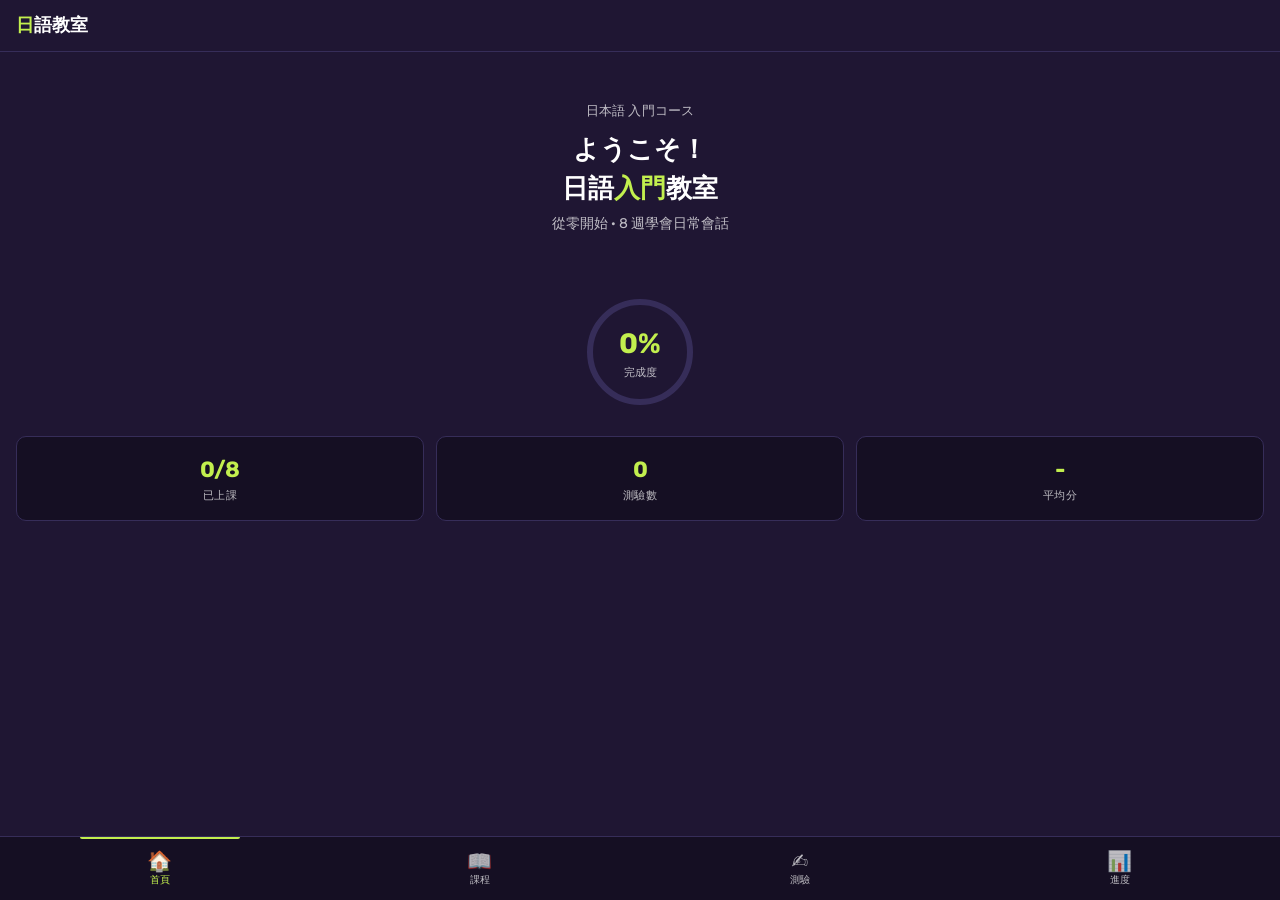
==== app/index.html @ 44fc23cf "Initial commit: Japanese learning app with interactive flashcards, 8-week course, quizzes, and progr" ====
<!DOCTYPE html>
<html lang="zh-TW">
<head>
<meta charset="UTF-8">
<meta name="viewport" content="width=device-width, initial-scale=1.0, maximum-scale=1.0, user-scalable=no">
<title>日語入門 · 互動課程</title>
<link rel="preconnect" href="https://fonts.googleapis.com">
<link rel="preconnect" href="https://fonts.gstatic.com" crossorigin>
<link href="https://fonts.googleapis.com/css2?family=Rubik:wght@400;500;600;700&display=swap" rel="stylesheet">
<style>
:root {
  --primary: #150f23;
  --ink-deep: #1f1633;
  --accent-lime: #c2ef4e;
  --accent-pink: #fa7faa;
  --accent-violet-mid: #79628c;
  --accent-violet-deep: #422082;
  --surface-canvas-dark: #1f1633;
  --surface-night: #150f23;
  --on-primary: #ffffff;
  --on-dark-muted: rgba(255,255,255,0.72);
  --on-dark-faint: rgba(255,255,255,0.18);
  --hairline-violet: #362d59;
  --font-ui: 'Rubik', -apple-system, system-ui, 'Segoe UI', Helvetica, Arial, sans-serif;
  --tab-height: 64px;
  --header-height: 52px;
  --spacing-xs: 4px;
  --spacing-sm: 8px;
  --spacing-md: 12px;
  --spacing-lg: 16px;
  --spacing-xl: 24px;
  --spacing-xxl: 32px;
  --rounded-xs: 4px;
  --rounded-sm: 6px;
  --rounded-md: 8px;
  --rounded-lg: 10px;
  --rounded-xl: 12px;
  --rounded-xxl: 18px;
}

* { margin: 0; padding: 0; box-sizing: border-box; -webkit-tap-highlight-color: transparent; touch-action: manipulation; }

body {
  font-family: var(--font-ui);
  background: var(--surface-canvas-dark);
  color: var(--on-primary);
  line-height: 1.5;
  -webkit-font-smoothing: antialiased;
  overflow: hidden;
  height: 100dvh;
  display: flex;
  flex-direction: column;
}

/* ─── header ─── */
.app-header {
  height: var(--header-height);
  display: flex;
  align-items: center;
  padding: 0 var(--spacing-lg);
  background: var(--surface-canvas-dark);
  border-bottom: 1px solid var(--hairline-violet);
  flex-shrink: 0;
  position: relative;
  z-index: 10;
}
.app-header .back-btn {
  background: none;
  border: none;
  color: var(--on-primary);
  font-size: 20px;
  cursor: pointer;
  padding: var(--spacing-sm);
  margin-right: var(--spacing-sm);
  display: none;
  line-height: 1;
}
.app-header .back-btn.visible { display: block; }
.app-header h1 {
  font-size: 18px;
  font-weight: 600;
  flex: 1;
}
.app-header h1 span { color: var(--accent-lime); }

/* ─── main content ─── */
.app-main {
  flex: 1;
  overflow-y: auto;
  overflow-x: hidden;
  -webkit-overflow-scrolling: touch;
  overscroll-behavior: contain;
  padding-bottom: var(--spacing-lg);
}
.app-main::-webkit-scrollbar { width: 4px; }
.app-main::-webkit-scrollbar-track { background: transparent; }
.app-main::-webkit-scrollbar-thumb { background: var(--hairline-violet); border-radius: 4px; }

/* ─── bottom tabs ─── */
.app-tabs {
  height: var(--tab-height);
  display: flex;
  background: var(--surface-night);
  border-top: 1px solid var(--hairline-violet);
  flex-shrink: 0;
  position: relative;
  z-index: 10;
}
.tab-btn {
  flex: 1;
  display: flex;
  flex-direction: column;
  align-items: center;
  justify-content: center;
  gap: 2px;
  background: none;
  border: none;
  color: var(--on-dark-muted);
  font-family: var(--font-ui);
  font-size: 10px;
  font-weight: 500;
  letter-spacing: 0.2px;
  text-transform: uppercase;
  cursor: pointer;
  padding: 6px 0;
  min-height: 48px;
  transition: color .2s;
  position: relative;
}
.tab-btn .tab-icon { font-size: 20px; line-height: 1; }
.tab-btn.active { color: var(--accent-lime); }
.tab-btn.active::after {
  content: '';
  position: absolute;
  top: 0;
  left: 25%;
  right: 25%;
  height: 2px;
  background: var(--accent-lime);
  border-radius: 0 0 2px 2px;
}

/* ─── views ─── */
.view { display: none; padding: var(--spacing-lg); animation: fadeUp .25s ease; }
.view.active { display: block; }
@keyframes fadeUp {
  from { opacity: 0; transform: translateY(8px); }
  to { opacity: 1; transform: translateY(0); }
}

/* ─── home view ─── */
.home-hero {
  text-align: center;
  padding: var(--spacing-xxl) 0;
}
.home-hero .greeting { font-size: 13px; color: var(--on-dark-muted); text-transform: uppercase; letter-spacing: 0.2px; margin-bottom: var(--spacing-sm); }
.home-hero h2 { font-size: 26px; font-weight: 600; margin-bottom: var(--spacing-xs); }
.home-hero h2 .hl { color: var(--accent-lime); }
.home-hero p { color: var(--on-dark-muted); font-size: 14px; line-height: 1.7; }
.progress-ring-wrap {
  display: flex;
  justify-content: center;
  margin: var(--spacing-xl) 0;
}
.progress-ring {
  position: relative;
  width: 120px;
  height: 120px;
}
.progress-ring svg { transform: rotate(-90deg); }
.progress-ring .ring-bg { fill: none; stroke: var(--hairline-violet); stroke-width: 6; }
.progress-ring .ring-fg { fill: none; stroke: var(--accent-lime); stroke-width: 6; stroke-linecap: round; transition: stroke-dashoffset .6s ease; }
.progress-ring .ring-label {
  position: absolute;
  inset: 0;
  display: flex;
  flex-direction: column;
  align-items: center;
  justify-content: center;
}
.progress-ring .ring-label .pct { font-size: 28px; font-weight: 700; color: var(--accent-lime); }
.progress-ring .ring-label .sub { font-size: 11px; color: var(--on-dark-muted); }
.home-stats {
  display: grid;
  grid-template-columns: repeat(3, 1fr);
  gap: var(--spacing-md);
  margin-top: var(--spacing-lg);
}
.stat-card {
  background: var(--surface-night);
  border: 1px solid var(--hairline-violet);
  border-radius: var(--rounded-lg);
  padding: var(--spacing-lg);
  text-align: center;
}
.stat-card .num { font-size: 22px; font-weight: 700; color: var(--accent-lime); }
.stat-card .lbl { font-size: 11px; color: var(--on-dark-muted); margin-top: 2px; text-transform: uppercase; letter-spacing: 0.2px; }

/* ─── lesson list ─── */
.lesson-list { display: flex; flex-direction: column; gap: var(--spacing-md); padding-top: var(--spacing-sm); }
.lesson-card {
  background: var(--surface-night);
  border: 1px solid var(--hairline-violet);
  border-radius: var(--rounded-xl);
  padding: var(--spacing-lg);
  cursor: pointer;
  transition: background .2s, border-color .2s;
  display: flex;
  align-items: center;
  gap: var(--spacing-lg);
}
.lesson-card:active { background: var(--ink-deep); }
.lesson-card.completed { border-color: var(--accent-lime); }
.lesson-card .badge {
  flex-shrink: 0;
  width: 48px;
  height: 48px;
  border-radius: var(--rounded-md);
  background: var(--accent-violet-deep);
  display: flex;
  align-items: center;
  justify-content: center;
  font-size: 18px;
  font-weight: 700;
  color: var(--accent-lime);
}
.lesson-card.completed .badge { background: var(--accent-lime); color: var(--primary); }
.lesson-card .info { flex: 1; min-width: 0; }
.lesson-card .info h3 { font-size: 15px; font-weight: 600; }
.lesson-card .info p { font-size: 12px; color: var(--on-dark-muted); margin-top: 2px; white-space: nowrap; overflow: hidden; text-overflow: ellipsis; }
.lesson-card .status-icon { font-size: 16px; color: var(--accent-lime); flex-shrink: 0; }

/* ─── lesson detail ─── */
.lesson-detail { display: none; }
.lesson-detail.active { display: block; }
.lesson-detail .section-title {
  font-size: 14px;
  font-weight: 600;
  text-transform: uppercase;
  letter-spacing: 0.2px;
  color: var(--accent-lime);
  margin: var(--spacing-xl) 0 var(--spacing-md);
}
.lesson-detail .section-title:first-child { margin-top: 0; }
.lesson-detail .intro-text {
  color: var(--on-dark-muted);
  font-size: 14px;
  line-height: 1.8;
  margin-bottom: var(--spacing-lg);
}

/* ─── kana table ─── */
.kana-grid {
  display: grid;
  grid-template-columns: repeat(5, 1fr);
  gap: var(--spacing-sm);
}
.kana-cell {
  background: var(--surface-night);
  border: 1px solid var(--hairline-violet);
  border-radius: var(--rounded-md);
  padding: var(--spacing-sm);
  text-align: center;
  cursor: pointer;
  transition: background .15s, border-color .15s;
}
.kana-cell:active { background: var(--accent-violet-deep); border-color: var(--accent-lime); }
.kana-cell .char { font-size: 22px; font-weight: 600; display: block; line-height: 1.3; }
.kana-cell .rom { font-size: 10px; color: var(--on-dark-muted); display: block; text-transform: lowercase; }

/* ─── vocab list ─── */
.vocab-list { display: flex; flex-direction: column; gap: var(--spacing-sm); }
.vocab-item {
  background: var(--surface-night);
  border: 1px solid var(--hairline-violet);
  border-radius: var(--rounded-md);
  padding: var(--spacing-md) var(--spacing-lg);
  display: flex;
  align-items: center;
  gap: var(--spacing-md);
  cursor: pointer;
  transition: background .15s;
}
.vocab-item:active { background: var(--ink-deep); }
.vocab-item .jp { font-size: 18px; font-weight: 500; flex-shrink: 0; min-width: 80px; }
.vocab-item .romaji { font-size: 12px; color: var(--on-dark-muted); flex-shrink: 0; min-width: 70px; }
.vocab-item .zh { font-size: 14px; color: var(--on-dark-muted); flex: 1; text-align: right; }
.vocab-item .sound-btn {
  flex-shrink: 0;
  background: var(--accent-violet-deep);
  border: none;
  color: var(--on-primary);
  width: 32px;
  height: 32px;
  border-radius: 50%;
  font-size: 14px;
  cursor: pointer;
  display: flex;
  align-items: center;
  justify-content: center;
  transition: background .15s;
}
.vocab-item .sound-btn:active { background: var(--accent-lime); color: var(--primary); }

/* ─── grammar ─── */
.grammar-item {
  background: var(--surface-night);
  border: 1px solid var(--hairline-violet);
  border-radius: var(--rounded-md);
  padding: var(--spacing-lg);
  margin-bottom: var(--spacing-md);
}
.grammar-item:last-child { margin-bottom: 0; }
.grammar-item .pattern {
  font-size: 15px;
  font-weight: 600;
  color: var(--accent-lime);
  margin-bottom: var(--spacing-xs);
}
.grammar-item .explain {
  font-size: 13px;
  color: var(--on-dark-muted);
  line-height: 1.7;
  margin-bottom: var(--spacing-sm);
}
.grammar-item .example {
  font-size: 15px;
  padding: var(--spacing-sm) var(--spacing-md);
  background: var(--ink-deep);
  border-radius: var(--rounded-sm);
  display: inline-block;
}
.grammar-item .example .eg-zh { font-size: 12px; color: var(--on-dark-muted); display: block; margin-top: 2px; }

/* ─── quiz ─── */
.quiz-view { padding: var(--spacing-lg); }
.quiz-header {
  margin-bottom: var(--spacing-xl);
}
.quiz-header h2 { font-size: 20px; font-weight: 600; margin-bottom: var(--spacing-xs); }
.quiz-header .quiz-meta { color: var(--on-dark-muted); font-size: 13px; }
.quiz-question {
  background: var(--surface-night);
  border: 1px solid var(--hairline-violet);
  border-radius: var(--rounded-xl);
  padding: var(--spacing-xl);
  margin-bottom: var(--spacing-lg);
}
.quiz-question .q-num {
  font-size: 12px;
  color: var(--accent-lime);
  text-transform: uppercase;
  letter-spacing: 0.2px;
  margin-bottom: var(--spacing-sm);
}
.quiz-question .q-text {
  font-size: 16px;
  font-weight: 500;
  margin-bottom: var(--spacing-lg);
  line-height: 1.6;
}
.quiz-question .q-text .q-jp { font-size: 22px; display: block; margin-top: var(--spacing-xs); }
.quiz-options { display: flex; flex-direction: column; gap: var(--spacing-sm); }
.quiz-option {
  background: var(--ink-deep);
  border: 1px solid var(--hairline-violet);
  border-radius: var(--rounded-md);
  padding: var(--spacing-md) var(--spacing-lg);
  font-size: 15px;
  font-family: var(--font-ui);
  color: var(--on-primary);
  cursor: pointer;
  text-align: left;
  transition: background .15s, border-color .15s;
}
.quiz-option:active { background: var(--accent-violet-deep); }
.quiz-option.selected { border-color: var(--accent-lime); background: rgba(194,239,78,0.1); }
.quiz-option.correct { border-color: var(--accent-lime); background: rgba(194,239,78,0.15); }
.quiz-option.wrong { border-color: var(--accent-pink); background: rgba(250,127,170,0.1); }
.quiz-option:disabled { cursor: default; opacity: 0.7; }
.quiz-option.correct:disabled { opacity: 1; }
.quiz-option .opt-label {
  font-size: 11px;
  color: var(--on-dark-muted);
  text-transform: uppercase;
  letter-spacing: 0.2px;
  margin-right: var(--spacing-sm);
}
.quiz-submit {
  display: block;
  width: 100%;
  padding: var(--spacing-md);
  background: var(--accent-lime);
  color: var(--primary);
  font-family: var(--font-ui);
  font-size: 14px;
  font-weight: 700;
  text-transform: uppercase;
  letter-spacing: 0.2px;
  border: none;
  border-radius: var(--rounded-md);
  cursor: pointer;
  transition: opacity .2s;
  margin-top: var(--spacing-lg);
}
.quiz-submit:disabled { opacity: 0.4; cursor: default; }
.quiz-submit:active:not(:disabled) { opacity: 0.8; }
.quiz-result {
  text-align: center;
  padding: var(--spacing-xxl);
  background: var(--surface-night);
  border: 2px solid var(--accent-lime);
  border-radius: var(--rounded-xxl);
  margin-top: var(--spacing-lg);
}
.quiz-result .score { font-size: 48px; font-weight: 700; color: var(--accent-lime); }
.quiz-result .score-label { font-size: 14px; color: var(--on-dark-muted); }
.quiz-result .msg { margin-top: var(--spacing-md); font-size: 15px; }

/* ─── progress view ─── */
.progress-grid {
  display: grid;
  grid-template-columns: repeat(2, 1fr);
  gap: var(--spacing-md);
  margin-bottom: var(--spacing-xl);
}
.progress-card {
  background: var(--surface-night);
  border: 1px solid var(--hairline-violet);
  border-radius: var(--rounded-lg);
  padding: var(--spacing-lg);
  text-align: center;
}
.progress-card .big { font-size: 28px; font-weight: 700; color: var(--accent-lime); }
.progress-card .lbl { font-size: 11px; color: var(--on-dark-muted); margin-top: 2px; text-transform: uppercase; letter-spacing: 0.2px; }
.progress-detail { display: flex; flex-direction: column; gap: var(--spacing-sm); }
.progress-row {
  display: flex;
  align-items: center;
  gap: var(--spacing-md);
  padding: var(--spacing-md);
  background: var(--surface-night);
  border: 1px solid var(--hairline-violet);
  border-radius: var(--rounded-md);
}
.progress-row .p-name { flex: 1; font-size: 14px; }
.progress-row .p-bar {
  flex: 1;
  height: 6px;
  background: var(--ink-deep);
  border-radius: 3px;
  overflow: hidden;
}
.progress-row .p-bar .fill {
  height: 100%;
  background: var(--accent-lime);
  border-radius: 3px;
  transition: width .4s ease;
}
.progress-row .p-score { font-size: 13px; font-weight: 600; color: var(--accent-lime); min-width: 36px; text-align: right; }
.progress-row .p-status { font-size: 14px; }

/* ─── empty state ─── */
.empty-state {
  text-align: center;
  padding: var(--spacing-xxl) 0;
  color: var(--on-dark-muted);
}
.empty-state .icon { font-size: 40px; margin-bottom: var(--spacing-lg); display: block; }
.empty-state p { font-size: 14px; line-height: 1.6; }

/* ─── flashcard ─── */
.flashcard-filter-bar {
  display: flex;
  justify-content: center;
  gap: var(--spacing-sm);
  margin-bottom: var(--spacing-lg);
}
.fc-filter-btn {
  padding: var(--spacing-sm) var(--spacing-lg);
  border: 1px solid var(--hairline-violet);
  border-radius: var(--rounded-xl);
  background: var(--surface-night);
  color: var(--on-dark-muted);
  font-family: var(--font-ui);
  font-size: 13px;
  font-weight: 500;
  cursor: pointer;
  transition: all .15s;
}
.fc-filter-btn.active {
  background: var(--accent-lime);
  color: var(--primary);
  border-color: var(--accent-lime);
  font-weight: 600;
}
.fc-filter-btn:active { opacity: 0.8; }
.flashcard-wrap {
  display: flex;
  flex-direction: column;
  align-items: center;
  padding: var(--spacing-lg) 0;
}
.flashcard-counter {
  font-size: 13px;
  color: var(--on-dark-muted);
  margin-bottom: var(--spacing-lg);
  letter-spacing: 0.2px;
}
.flashcard {
  width: 240px;
  height: 280px;
  perspective: 600px;
  cursor: pointer;
  margin-bottom: var(--spacing-lg);
}
.flashcard-inner {
  position: relative;
  width: 100%;
  height: 100%;
  transition: transform .5s ease;
  transform-style: preserve-3d;
}
.flashcard.flipped .flashcard-inner { transform: rotateY(180deg); }
.flashcard-face {
  position: absolute;
  inset: 0;
  border-radius: var(--rounded-xxl);
  backface-visibility: hidden;
  display: flex;
  flex-direction: column;
  align-items: center;
  justify-content: center;
  padding: var(--spacing-xl);
}
.flashcard-front {
  background: var(--accent-violet-deep);
  border: 2px solid var(--hairline-violet);
}
.flashcard-back {
  background: var(--surface-night);
  border: 2px solid var(--accent-lime);
  transform: rotateY(180deg);
}
.flashcard-front .fc-char { font-size: 80px; font-weight: 700; line-height: 1; }
.flashcard-front .fc-label { font-size: 12px; color: var(--on-dark-muted); margin-top: var(--spacing-md); text-transform: uppercase; letter-spacing: 0.2px; }
.flashcard-back .fc-char { font-size: 64px; font-weight: 700; line-height: 1; }
.flashcard-back .fc-rom { font-size: 28px; font-weight: 500; color: var(--accent-lime); margin-top: var(--spacing-md); }
.flashcard-back .fc-label { font-size: 12px; color: var(--on-dark-muted); margin-top: var(--spacing-xs); }
.flashcard-hint { font-size: 13px; color: var(--on-dark-muted); margin-bottom: var(--spacing-lg); }
.flashcard-actions {
  display: flex;
  gap: var(--spacing-lg);
}
.flashcard-actions button {
  width: 64px;
  height: 64px;
  border-radius: 50%;
  border: 2px solid var(--hairline-violet);
  background: var(--surface-night);
  color: var(--on-primary);
  font-size: 28px;
  cursor: pointer;
  transition: background .15s, border-color .15s;
  display: flex;
  align-items: center;
  justify-content: center;
}
.flashcard-actions button:active { background: var(--ink-deep); }
.flashcard-actions .btn-known { border-color: var(--accent-lime); }
.flashcard-actions .btn-known:active { background: rgba(194,239,78,0.15); }
.flashcard-actions .btn-unknown:active { background: rgba(250,127,170,0.1); border-color: var(--accent-pink); }
.flashcard-next-btn {
  display: block;
  width: 100%;
  max-width: 200px;
  margin: var(--spacing-lg) auto 0;
  padding: var(--spacing-md);
  background: var(--ink-deep);
  border: 1px solid var(--hairline-violet);
  border-radius: var(--rounded-md);
  color: var(--on-dark-muted);
  font-family: var(--font-ui);
  font-size: 13px;
  font-weight: 500;
  letter-spacing: 0.2px;
  cursor: pointer;
  transition: background .15s, border-color .15s;
}
.flashcard-next-btn:active { background: var(--accent-violet-deep); border-color: var(--accent-lime); color: var(--on-primary); }
.flashcard-nav {
  display: flex;
  align-items: center;
  justify-content: center;
  gap: var(--spacing-lg);
  margin-bottom: var(--spacing-lg);
  width: 100%;
}
.fc-nav-btn {
  background: var(--ink-deep);
  border: 1px solid var(--hairline-violet);
  border-radius: 50%;
  width: 40px;
  height: 40px;
  color: var(--on-primary);
  font-size: 16px;
  cursor: pointer;
  display: flex;
  align-items: center;
  justify-content: center;
  transition: background .15s;
}
.fc-nav-btn:active { background: var(--accent-violet-deep); }
.fc-nav-btn:disabled { opacity: 0.3; cursor: default; }
.fc-nav-label {
  font-size: 13px;
  color: var(--on-dark-muted);
  letter-spacing: 0.2px;
  min-width: 100px;
  text-align: center;
}
.flashcard-nav-bottom {
  display: flex;
  justify-content: center;
  margin-top: var(--spacing-lg);
  width: 100%;
}
.flashcard-key-hint {
  font-size: 11px;
  color: var(--on-dark-faint);
  margin-top: var(--spacing-md);
  text-align: center;
  letter-spacing: 0.2px;
}
.flashcard-wrap.swiping { transition: transform .05s linear; }

/* ─── scrollbar for lesson list ─── */
.lesson-scroll { max-height: calc(100dvh - var(--header-height) - var(--tab-height) - 48px); overflow-y: auto; }

/* ─── responsive ─── */
@media (max-width: 480px) {
  .kana-grid { grid-template-columns: repeat(4, 1fr); }
  .kana-cell .char { font-size: 18px; }
  .kana-cell { padding: 6px; }
  .home-stats { grid-template-columns: repeat(3, 1fr); gap: var(--spacing-sm); }
  .stat-card { padding: var(--spacing-md); }
  .stat-card .num { font-size: 18px; }
  .home-hero h2 { font-size: 22px; }
  .progress-grid { gap: var(--spacing-sm); }
  .progress-card { padding: var(--spacing-md); }
  .progress-card .big { font-size: 22px; }
  .vocab-item { flex-wrap: wrap; gap: var(--spacing-sm); }
  .vocab-item .jp { min-width: auto; font-size: 16px; }
  .vocab-item .romaji { min-width: auto; font-size: 11px; }
  .vocab-item .zh { width: 100%; text-align: left; font-size: 13px; }
  .week-card { padding: var(--spacing-lg); }
  .hero h1 { font-size: 28px; }
}
@media (max-width: 380px) {
  .kana-grid { grid-template-columns: repeat(3, 1fr); }
  .kana-cell .char { font-size: 16px; }
  .kana-cell { padding: 4px; }
  .home-stats { grid-template-columns: 1fr; }
  .progress-grid { grid-template-columns: 1fr; }
  .tab-btn { font-size: 9px; }
  .tab-btn .tab-icon { font-size: 18px; }
  .lesson-card { padding: var(--spacing-md); gap: var(--spacing-md); }
  .lesson-card .badge { width: 40px; height: 40px; font-size: 15px; }
  .quiz-question { padding: var(--spacing-lg); }
}
</style>
</head>
<body>

<!-- header -->
<header class="app-header">
  <button class="back-btn" id="backBtn" onclick="App.goBack()">←</button>
  <h1><span>日</span>語教室</h1>
</header>

<!-- main -->
<main class="app-main" id="appMain">

  <!-- home -->
  <div class="view active" id="viewHome">
    <div class="home-hero">
      <p class="greeting">日本語 入門コース</p>
      <h2>ようこそ！<br>日語<span class="hl">入門</span>教室</h2>
      <p>從零開始 · 8 週學會日常會話</p>
    </div>
    <div class="progress-ring-wrap">
      <div class="progress-ring">
        <svg width="120" height="120" viewBox="0 0 120 120">
          <circle class="ring-bg" cx="60" cy="60" r="50"/>
          <circle class="ring-fg" id="ringFg" cx="60" cy="60" r="50" stroke-dasharray="314.16" stroke-dashoffset="314.16"/>
        </svg>
        <div class="ring-label">
          <span class="pct" id="ringPct">0%</span>
          <span class="sub">完成度</span>
        </div>
      </div>
    </div>
    <div class="home-stats">
      <div class="stat-card"><div class="num" id="statLessons">0</div><div class="lbl">已上課</div></div>
      <div class="stat-card"><div class="num" id="statQuizzes">0</div><div class="lbl">測驗數</div></div>
      <div class="stat-card"><div class="num" id="statAvg">-</div><div class="lbl">平均分</div></div>
    </div>
  </div>

  <!-- lessons -->
  <div class="view" id="viewLessons">
    <div id="lessonList"></div>
    <div id="lessonDetail" class="lesson-detail"></div>
  </div>

  <!-- quiz -->
  <div class="view" id="viewQuiz">
    <div id="quizContent"></div>
  </div>

  <!-- progress -->
  <div class="view" id="viewProgress">
    <div id="progressContent"></div>
  </div>

</main>

<!-- tabs -->
<nav class="app-tabs">
  <button class="tab-btn active" data-tab="home" onclick="App.switchTab('home')">
    <span class="tab-icon">🏠</span> 首頁
  </button>
  <button class="tab-btn" data-tab="lessons" onclick="App.switchTab('lessons')">
    <span class="tab-icon">📖</span> 課程
  </button>
  <button class="tab-btn" data-tab="quiz" onclick="App.switchTab('quiz')">
    <span class="tab-icon">✍️</span> 測驗
  </button>
  <button class="tab-btn" data-tab="progress" onclick="App.switchTab('progress')">
    <span class="tab-icon">📊</span> 進度
  </button>
</nav>

<script>
const COURSE = {
  weeks: [
    {
      id: 1,
      title: '日語概論 · 發音基礎',
      topics: '假名起源 · 母音あいうえお · 子音 · 聲調入門',
      intro: '日語使用三種文字：平假名（ひらがな）、片假名（カタカナ）、漢字。本課先學習發音基礎——50 音圖的母音部分，這是所有日語發音的根源。',
      kana: [
        { char: 'あ', rom: 'a', zh: '啊' },
        { char: 'い', rom: 'i', zh: '以' },
        { char: 'う', rom: 'u', zh: '烏' },
        { char: 'え', rom: 'e', zh: '埃' },
        { char: 'お', rom: 'o', zh: '喔' },
      ],
      vocab: [
        { jp: 'あう', rom: 'au', zh: '見面' },
        { jp: 'いえ', rom: 'ie', zh: '房子' },
        { jp: 'うえ', rom: 'ue', zh: '上面' },
        { jp: 'え', rom: 'e', zh: '畫' },
        { jp: 'おう', rom: 'ou', zh: '追趕' },
      ],
      grammar: [
        { pattern: '日語發音特色', explain: '日語每個假名都是一個「拍」（mora），長度相等。母音有五個：あ・い・う・え・お。', example: 'あ い う え お（a-i-u-e-o）' },
        { pattern: '聲調（アクセント）', explain: '日語有高低聲調，同一個單字聲調不同意思就不同。例如「はし」可以是「橋」或「箸」。', example: 'はし①（箸·筷子）vs はし②（橋）' },
      ],
      quiz: [
        { q: '日語的母音有幾個？', opts: ['3 個', '5 個', '7 個', '10 個'], ans: 1 },
        { q: '「あ」的正確發音是？', opts: ['i', 'u', 'a', 'e'], ans: 2 },
        { q: '「いえ」的意思是？', opts: ['上面', '房子', '見面', '畫'], ans: 1 },
        { q: '日語中「拍」(mora) 的特性是？', opts: ['長度不均', '每個假名長度相等', '只有母音算一拍', '子音不算拍'], ans: 1 },
        { q: '「う」的羅馬拼音是？', opts: ['a', 'i', 'u', 'e'], ans: 2 },
      ]
    },
    {
      id: 2,
      title: '平假名（上）',
      topics: 'あ行～な行 · 清音 25 字 · 筆順 · 聽音辨字',
      intro: '本課學習平假名的前五列：あ行・か行・さ行・た行・な行，共 25 個清音。這是日語書寫的基礎。',
      kana: [
        { char: 'あ', rom: 'a', zh: '啊' }, { char: 'い', rom: 'i', zh: '以' }, { char: 'う', rom: 'u', zh: '烏' }, { char: 'え', rom: 'e', zh: '埃' }, { char: 'お', rom: 'o', zh: '喔' },
        { char: 'か', rom: 'ka', zh: '卡' }, { char: 'き', rom: 'ki', zh: '奇' }, { char: 'く', rom: 'ku', zh: '庫' }, { char: 'け', rom: 'ke', zh: '凱' }, { char: 'こ', rom: 'ko', zh: '口' },
        { char: 'さ', rom: 'sa', zh: '沙' }, { char: 'し', rom: 'shi', zh: '西' }, { char: 'す', rom: 'su', zh: '斯' }, { char: 'せ', rom: 'se', zh: '塞' }, { char: 'そ', rom: 'so', zh: '索' },
        { char: 'た', rom: 'ta', zh: '他' }, { char: 'ち', rom: 'chi', zh: '七' }, { char: 'つ', rom: 'tsu', zh: '次' }, { char: 'て', rom: 'te', zh: '帖' }, { char: 'と', rom: 'to', zh: '透' },
        { char: 'な', rom: 'na', zh: '那' }, { char: 'に', rom: 'ni', zh: '尼' }, { char: 'ぬ', rom: 'nu', zh: '努' }, { char: 'ね', rom: 'ne', zh: '內' }, { char: 'の', rom: 'no', zh: '諾' },
      ],
      vocab: [
        { jp: 'かさ', rom: 'kasa', zh: '雨傘' },
        { jp: 'くし', rom: 'kushi', zh: '梳子' },
        { jp: 'すし', rom: 'sushi', zh: '壽司' },
        { jp: 'そと', rom: 'soto', zh: '外面' },
        { jp: 'なか', rom: 'naka', zh: '裡面' },
      ],
      grammar: [
        { pattern: '清音（せいおん）', explain: '不含濁音記號「゛」的假名稱為清音。平假名共有 45 個清音 + 1 個ん。', example: 'か・き・く・け・こ 都是清音' },
        { pattern: '羅馬拼音輸入法', explain: '用鍵盤輸入日語時，依照羅馬拼音輸入。注意「し」= shi、「ち」= chi、「つ」= tsu。', example: 'さようなら → sayounara' },
      ],
      quiz: [
        { q: '「か」的羅馬拼音是？', opts: ['ka', 'ga', 'sa', 'ta'], ans: 0 },
        { q: '「すし」的意思是？', opts: ['梳子', '外面', '壽司', '雨傘'], ans: 2 },
        { q: '「し」的羅馬拼音是？', opts: ['si', 'shi', 'chi', 'tsu'], ans: 1 },
        { q: '「つ」的羅馬拼音是？', opts: ['tu', 'tsu', 'chu', 'su'], ans: 1 },
        { q: '「なか」的意思是？', opts: ['外面', '裡面', '雨傘', '梳子'], ans: 1 },
      ]
    },
    {
      id: 3,
      title: '平假名（下）',
      topics: 'は行～わ行・ん · 濁音 · 半濁音 · 拗音',
      intro: '本課完成平假名的學習：は行・ま行・や行・ら行・わ行，加上ん。同時學習濁音、半濁音與拗音。',
      kana: [
        { char: 'は', rom: 'ha', zh: '哈' }, { char: 'ひ', rom: 'hi', zh: '嘻' }, { char: 'ふ', rom: 'fu', zh: '夫' }, { char: 'へ', rom: 'he', zh: '嘿' }, { char: 'ほ', rom: 'ho', zh: '吼' },
        { char: 'ま', rom: 'ma', zh: '媽' }, { char: 'み', rom: 'mi', zh: '咪' }, { char: 'む', rom: 'mu', zh: '木' }, { char: 'め', rom: 'me', zh: '咩' }, { char: 'も', rom: 'mo', zh: '摸' },
        { char: 'や', rom: 'ya', zh: '呀' }, { char: 'ゆ', rom: 'yu', zh: '優' }, { char: 'よ', rom: 'yo', zh: '喲' },
        { char: 'ら', rom: 'ra', zh: '拉' }, { char: 'り', rom: 'ri', zh: '哩' }, { char: 'る', rom: 'ru', zh: '嚕' }, { char: 'れ', rom: 're', zh: '咧' }, { char: 'ろ', rom: 'ro', zh: '囉' },
        { char: 'わ', rom: 'wa', zh: '哇' }, { char: 'を', rom: 'wo', zh: '喔' }, { char: 'ん', rom: 'n', zh: '嗯' },
        { char: 'が', rom: 'ga', zh: '嘎' }, { char: 'ぎ', rom: 'gi', zh: '姬' }, { char: 'ぐ', rom: 'gu', zh: '古' }, { char: 'げ', rom: 'ge', zh: '給' }, { char: 'ご', rom: 'go', zh: '夠' },
        { char: 'ぱ', rom: 'pa', zh: '趴' }, { char: 'ぴ', rom: 'pi', zh: '批' }, { char: 'ぷ', rom: 'pu', zh: '普' }, { char: 'ぺ', rom: 'pe', zh: '佩' }, { char: 'ぽ', rom: 'po', zh: '剖' },
        { char: 'きゃ', rom: 'kya', zh: '奇亞' }, { char: 'きゅ', rom: 'kyu', zh: '奇優' }, { char: 'きょ', rom: 'kyo', zh: '奇喲' },
        { char: 'しゃ', rom: 'sha', zh: '夏' }, { char: 'しゅ', rom: 'shu', zh: '休' }, { char: 'しょ', rom: 'sho', zh: '蕭' },
        { char: 'ちゃ', rom: 'cha', zh: '洽' }, { char: 'ちゅ', rom: 'chu', zh: '秋' }, { char: 'ちょ', rom: 'cho', zh: '翹' },
        { char: 'にゃ', rom: 'nya', zh: '尼亞' }, { char: 'にゅ', rom: 'nyu', zh: '紐' }, { char: 'にょ', rom: 'nyo', zh: '尼歐' },
        { char: 'ひゃ', rom: 'hya', zh: '希亞' }, { char: 'ひゅ', rom: 'hyu', zh: '休' }, { char: 'ひょ', rom: 'hyo', zh: '希歐' },
        { char: 'みゃ', rom: 'mya', zh: '咪亞' }, { char: 'みゅ', rom: 'myu', zh: '謬' }, { char: 'みょ', rom: 'myo', zh: '咪歐' },
        { char: 'りゃ', rom: 'rya', zh: '利亞' }, { char: 'りゅ', rom: 'ryu', zh: '琉' }, { char: 'りょ', rom: 'ryo', zh: '料' },
      ],
      vocab: [
        { jp: 'はは', rom: 'haha', zh: '母親' },
        { jp: 'やま', rom: 'yama', zh: '山' },
        { jp: 'くるま', rom: 'kuruma', zh: '車子' },
        { jp: 'がくせい', rom: 'gakusei', zh: '學生' },
        { jp: 'りょこう', rom: 'ryokou', zh: '旅行' },
      ],
      grammar: [
        { pattern: '濁音（だくおん）', explain: '在清音右上角加上「゛」即為濁音。か→が、さ→ざ、た→だ、は→ば。', example: 'か（ka）→ が（ga）' },
        { pattern: '半濁音（はんだくおん）', explain: '在は行右上角加上「゜」即為半濁音。は→ぱ、ひ→ぴ、ふ→ぷ、へ→ぺ、ほ→ぽ。', example: 'は（ha）→ ぱ（pa）' },
        { pattern: '拗音（ようおん）', explain: 'い段假名 + 小寫や・ゆ・よ 組成一個音節。如 き + ゃ → きゃ（kya）。', example: 'きゃ（kya）· きゅ（kyu）· きょ（kyo）' },
      ],
      quiz: [
        { q: '「はは」的意思是？', opts: ['母親', '父親', '山', '車子'], ans: 0 },
        { q: '濁音記號是什麼？', opts: ['゜', '゛', 'ー', 'っ'], ans: 1 },
        { q: '「くるま」的意思是？', opts: ['山', '學生', '車子', '旅行'], ans: 2 },
        { q: '「りょこう」的羅馬拼音是？', opts: ['ryokou', 'ryokoo', 'ryoukou', 'riyokou'], ans: 0 },
        { q: '拗音是哪些假名的組合？', opts: ['あ段+やゆよ', 'い段+やゆよ', 'う段+やゆよ', 'え段+やゆよ'], ans: 1 },
      ]
    },
    {
      id: 4,
      title: '片假名 · 外來語',
      topics: 'ア行～ワ行・ン · 濁音半濁音 · 長音促音 · 外來語規則',
      intro: '片假名主要用於書寫外來語、擬聲語、強調詞語。本課學習全部片假名，以及外來語的特殊書寫規則。',
      kana: [
        { char: 'ア', rom: 'a', zh: '阿' }, { char: 'イ', rom: 'i', zh: '伊' }, { char: 'ウ', rom: 'u', zh: '烏' }, { char: 'エ', rom: 'e', zh: '埃' }, { char: 'オ', rom: 'o', zh: '歐' },
        { char: 'カ', rom: 'ka', zh: '卡' }, { char: 'キ', rom: 'ki', zh: '奇' }, { char: 'ク', rom: 'ku', zh: '庫' }, { char: 'ケ', rom: 'ke', zh: '凱' }, { char: 'コ', rom: 'ko', zh: '口' },
        { char: 'サ', rom: 'sa', zh: '沙' }, { char: 'シ', rom: 'shi', zh: '西' }, { char: 'ス', rom: 'su', zh: '斯' }, { char: 'セ', rom: 'se', zh: '塞' }, { char: 'ソ', rom: 'so', zh: '索' },
        { char: 'タ', rom: 'ta', zh: '他' }, { char: 'チ', rom: 'chi', zh: '七' }, { char: 'ツ', rom: 'tsu', zh: '次' }, { char: 'テ', rom: 'te', zh: '帖' }, { char: 'ト', rom: 'to', zh: '透' },
        { char: 'ナ', rom: 'na', zh: '那' }, { char: 'ニ', rom: 'ni', zh: '尼' }, { char: 'ヌ', rom: 'nu', zh: '努' }, { char: 'ネ', rom: 'ne', zh: '內' }, { char: 'ノ', rom: 'no', zh: '諾' },
        { char: 'ハ', rom: 'ha', zh: '哈' }, { char: 'ヒ', rom: 'hi', zh: '嘻' }, { char: 'フ', rom: 'fu', zh: '夫' }, { char: 'ヘ', rom: 'he', zh: '嘿' }, { char: 'ホ', rom: 'ho', zh: '吼' },
        { char: 'マ', rom: 'ma', zh: '媽' }, { char: 'ミ', rom: 'mi', zh: '咪' }, { char: 'ム', rom: 'mu', zh: '木' }, { char: 'メ', rom: 'me', zh: '咩' }, { char: 'モ', rom: 'mo', zh: '摸' },
        { char: 'ヤ', rom: 'ya', zh: '呀' }, { char: 'ユ', rom: 'yu', zh: '優' }, { char: 'ヨ', rom: 'yo', zh: '喲' },
        { char: 'ラ', rom: 'ra', zh: '拉' }, { char: 'リ', rom: 'ri', zh: '哩' }, { char: 'ル', rom: 'ru', zh: '嚕' }, { char: 'レ', rom: 're', zh: '咧' }, { char: 'ロ', rom: 'ro', zh: '囉' },
        { char: 'ワ', rom: 'wa', zh: '哇' }, { char: 'ヲ', rom: 'wo', zh: '喔' }, { char: 'ン', rom: 'n', zh: '嗯' },
        { char: 'ガ', rom: 'ga', zh: '嘎' }, { char: 'ギ', rom: 'gi', zh: '姬' }, { char: 'グ', rom: 'gu', zh: '古' }, { char: 'ゲ', rom: 'ge', zh: '給' }, { char: 'ゴ', rom: 'go', zh: '夠' },
        { char: 'パ', rom: 'pa', zh: '趴' }, { char: 'ピ', rom: 'pi', zh: '批' }, { char: 'プ', rom: 'pu', zh: '普' }, { char: 'ペ', rom: 'pe', zh: '佩' }, { char: 'ポ', rom: 'po', zh: '剖' },
        { char: 'キャ', rom: 'kya' }, { char: 'キュ', rom: 'kyu' }, { char: 'キョ', rom: 'kyo' },
        { char: 'シャ', rom: 'sha' }, { char: 'シュ', rom: 'shu' }, { char: 'ショ', rom: 'sho' },
        { char: 'チャ', rom: 'cha' }, { char: 'チュ', rom: 'chu' }, { char: 'チョ', rom: 'cho' },
      ],
      vocab: [
        { jp: 'コーヒー', rom: 'koohii', zh: '咖啡' },
        { jp: 'タクシー', rom: 'takushii', zh: '計程車' },
        { jp: 'ホテル', rom: 'hoteru', zh: '飯店' },
        { jp: 'レストラン', rom: 'resutoran', zh: '餐廳' },
        { jp: 'コンピューター', rom: 'konpyuutaa', zh: '電腦' },
      ],
      grammar: [
        { pattern: '長音（ちょうおん）', explain: '用「ー」符號表示延長一個音節。例如 コーヒー（koohii）中的「ー」代表長音。', example: 'コーヒー（koohii · 咖啡）' },
        { pattern: '促音（そくおん）', explain: '用小寫「ッ」表示停頓一拍。例如 ベッド（beddo · 床）。', example: 'ベッド（beddo）vs ベド（bedo）' },
        { pattern: '外來語書寫規則', explain: '外來語依據原語發音用最接近的片假名書寫，有時會使用特殊組合如 ティ（ti）、ディ（di）。', example: 'パーティー（paatii · 派對）' },
      ],
      quiz: [
        { q: '「コーヒー」的意思是？', opts: ['可樂', '咖啡', '茶', '果汁'], ans: 1 },
        { q: '片假名的長音符號是？', opts: ['゛', '゜', 'ー', 'っ'], ans: 2 },
        { q: '「ホテル」的意思是？', opts: ['餐廳', '飯店', '計程車', '電腦'], ans: 1 },
        { q: '「レストラン」的原文是？', opts: ['restaurant', 'hotel', 'taxi', 'computer'], ans: 0 },
        { q: '促音「ッ」的作用是？', opts: ['延長發音', '停頓一拍', '改變聲調', '濁化'], ans: 1 },
      ]
    },
    {
      id: 5,
      title: '基本問候 · 自我介紹',
      topics: 'ですます體 · 禮貌用語 · 數字 1～100 · 自我介紹',
      intro: '本課學習日語最基本的禮貌用語和自我介绍方式。掌握です・ます體，讓你的日語聽起來得體有禮。',
      kana: [],
      vocab: [
        { jp: 'おはようございます', rom: 'ohayou gozaimasu', zh: '早安（敬體）' },
        { jp: 'こんにちは', rom: 'konnichiwa', zh: '你好（日間）' },
        { jp: 'こんばんは', rom: 'konbanwa', zh: '晚安（晚間）' },
        { jp: 'さようなら', rom: 'sayounara', zh: '再見' },
        { jp: 'ありがとうございます', rom: 'arigatou gozaimasu', zh: '謝謝（敬體）' },
        { jp: 'すみません', rom: 'sumimasen', zh: '不好意思/謝謝' },
        { jp: 'はい', rom: 'hai', zh: '是' },
        { jp: 'いいえ', rom: 'iie', zh: '不是' },
        { jp: 'わたし', rom: 'watashi', zh: '我' },
        { jp: '〜さん', rom: 'san', zh: '～先生/小姐' },
      ],
      grammar: [
        { pattern: 'です（禮貌斷定）', explain: '「～です」相當於中文的「是～」，用於名詞句的禮貌表達。', example: 'わたしは がくせい です。（我是學生。）<span class="eg-zh">watashi wa gakusei desu.</span>' },
        { pattern: 'ます（禮貌動詞）', explain: '動詞的禮貌形，加在動詞後。例如「食べる」→「食べます」。', example: 'コーヒーを 飲みます。（喝咖啡。）<span class="eg-zh">koohii wo nomimasu.</span>' },
        { pattern: '自我介紹句型', explain: '「はじめまして、〜です。よろしくおねがいします。」是標準自我介紹流程。', example: 'はじめまして、田中です。よろしくおねがいします。<span class="eg-zh">Hajimemashite, Tanaka desu. Yoroshiku onegai shimasu.</span>' },
        { pattern: '數字 1～10', explain: 'いち・に・さん・し/よん・ご・ろく・しち/なな・はち・きゅう・じゅう', example: '1（いち）· 2（に）· 3（さん）· 4（し/よん）· 5（ご）' },
      ],
      quiz: [
        { q: '「こんにちは」用於何時？', opts: ['早上', '白天', '晚上', '任何時間'], ans: 1 },
        { q: '「ありがとうございます」的意思是？', opts: ['對不起', '謝謝', '再見', '你好'], ans: 1 },
        { q: '「すみません」不包含哪個意思？', opts: ['不好意思', '謝謝', '對不起', '早安'], ans: 3 },
        { q: '自我介紹最後通常說？', opts: ['こんにちは', 'さようなら', 'よろしくおねがいします', 'すみません'], ans: 2 },
        { q: '數字 3 的日語是？', opts: ['いち', 'に', 'さん', 'ご'], ans: 2 },
      ]
    },
    {
      id: 6,
      title: '動詞與形容詞入門',
      topics: '五段/一段動詞 · い形容詞/な形容詞 · 現在式否定形',
      intro: '日語動詞分為五段動詞與一段動詞，形容詞分為い形容詞與な形容詞。本課學習基本變化規則。',
      kana: [],
      vocab: [
        { jp: '食べる', rom: 'taberu', zh: '吃' },
        { jp: '飲む', rom: 'nomu', zh: '喝' },
        { jp: '行く', rom: 'iku', zh: '去' },
        { jp: '来る', rom: 'kuru', zh: '來' },
        { jp: '見る', rom: 'miru', zh: '看' },
        { jp: '大きい', rom: 'ookii', zh: '大的' },
        { jp: '小さい', rom: 'chiisai', zh: '小的' },
        { jp: '高い', rom: 'takai', zh: '高的/貴的' },
        { jp: '元気', rom: 'genki', zh: '有精神的' },
        { jp: '好き', rom: 'suki', zh: '喜歡' },
      ],
      grammar: [
        { pattern: '五段動詞（Godan）', explain: '結尾為 -u 段假名。變化較多：行く・飲む・買う 等。ます形：語尾變為相對い段 + ます。', example: '行く → 行きます（ikimasu）<span class="eg-zh">飲む → 飲みます（nomimasu）</span>' },
        { pattern: '一段動詞（Ichidan）', explain: '結尾為 -eru 或 -iru。ます形：去掉る + ます。例：食べる → 食べます。', example: '食べる → 食べます（tabemasu）<span class="eg-zh">見る → 見ます（mimasu）</span>' },
        { pattern: 'い形容詞', explain: '以「い」結尾的形容詞。否定形：去掉い + くない。例：大きい → 大きくない。', example: '高い（takai）→ 高くない（takakunai）<span class="eg-zh">這個山不高。</span>' },
        { pattern: 'な形容詞', explain: '以「な」修飾名詞的形容詞。否定形：語幹 + ではない / じゃない。', example: '元気な人（genki na hito）→ 元気じゃない（genki janai）<span class="eg-zh">沒有精神</span>' },
      ],
      quiz: [
        { q: '「食べる」是幾段動詞？', opts: ['五段', '一段', '不規則', '沒有段'], ans: 1 },
        { q: '「行く」的ます形是？', opts: ['行きます', '行きます', '行きます', '行きます'], ans: 0 },
        { q: '「高い」的否定形是？', opts: ['高くない', '高じゃない', '高くありません', '高くない'], ans: 0 },
        { q: 'な形容詞修飾名詞要用哪個助詞？', opts: ['の', 'な', 'い', 'に'], ans: 1 },
        { q: '「飲む」的意思？', opts: ['吃', '喝', '去', '看'], ans: 1 },
      ]
    },
    {
      id: 7,
      title: '助詞與句型結構',
      topics: 'は・が・を・に・で・へ · 疑問/否定/過去式',
      intro: '助詞是日語句子的關鍵，決定名詞在句中的角色。本課學習核心助詞與基本句型變化。',
      kana: [],
      vocab: [
        { jp: '学校', rom: 'gakkou', zh: '學校' },
        { jp: '駅', rom: 'eki', zh: '車站' },
        { jp: '公園', rom: 'kouen', zh: '公園' },
        { jp: '本', rom: 'hon', zh: '書' },
        { jp: '猫', rom: 'neko', zh: '貓' },
        { jp: '昨日', rom: 'kinou', zh: '昨天' },
        { jp: '今日', rom: 'kyou', zh: '今天' },
        { jp: '明日', rom: 'ashita', zh: '明天' },
        { jp: 'どこ', rom: 'doko', zh: '哪裡' },
        { jp: 'いつ', rom: 'itsu', zh: '何時' },
      ],
      grammar: [
        { pattern: 'は（主題標記）', explain: '標示句子的主題/話題，讀音為「wa」。', example: 'わたしは 学生です。（我是學生。）<span class="eg-zh">watashi wa gakusei desu.</span>' },
        { pattern: 'が（主格標記）', explain: '標示主語，用於描述客觀事實或強調。', example: '猫が 好きです。（喜歡貓。）<span class="eg-zh">neko ga suki desu.</span>' },
        { pattern: 'を（受格標記）', explain: '標示動作的受詞，讀音為「o」。', example: '本を 読みます。（讀書。）<span class="eg-zh">hon wo yomimasu.</span>' },
        { pattern: 'に（目的地/時間）', explain: '標示動作的方向、到達點或時間點。', example: '学校に 行きます。（去學校。）<span class="eg-zh">gakkou ni ikimasu.</span>' },
        { pattern: 'で（場所/手段）', explain: '標示動作發生的地點或使用的手段工具。', example: '公園で 遊びます。（在公園玩。）<span class="eg-zh">kouen de asobimasu.</span>' },
        { pattern: '過去式', explain: 'です → でした（名詞句過去）。ます → ました（動詞過去）。', example: '昨日は 日曜日でした。（昨天是週日。）<span class="eg-zh">kinou wa nichiyoubi deshita.</span>' },
      ],
      quiz: [
        { q: '助詞「は」的讀音是？', opts: ['ha', 'wa', 'ho', 'ba'], ans: 1 },
        { q: '「を」標示句子的哪個成分？', opts: ['主語', '受詞', '時間', '地點'], ans: 1 },
        { q: '「學校に行く」的「に」表示？', opts: ['地點', '方向/目的地', '手段', '時間'], ans: 1 },
        { q: '「公園で遊ぶ」的「で」表示？', opts: ['方向', '手段', '動作地點', '時間'], ans: 2 },
        { q: '「でした」是哪個字的過去式？', opts: ['ます', 'です', 'だ', 'いる'], ans: 1 },
      ]
    },
    {
      id: 8,
      title: '日常會話 · 總複習',
      topics: '購物 · 餐廳 · 問路 · 文法總整理 · 對話練習',
      intro: '最後一課將所學應用於實際情境。透過購物、餐廳、問路等場景練習，並進行全課程總整理。',
      kana: [],
      vocab: [
        { jp: 'いくら', rom: 'ikura', zh: '多少錢' },
        { jp: 'メニュー', rom: 'menyuu', zh: '菜單' },
        { jp: 'お願いします', rom: 'onegai shimasu', zh: '麻煩/請' },
        { jp: 'いただきます', rom: 'itadakimasu', zh: '我開動了' },
        { jp: 'おいしい', rom: 'oishii', zh: '好吃' },
        { jp: 'ごちそうさまでした', rom: 'gochisousama deshita', zh: '多謝款待' },
        { jp: '右', rom: 'migi', zh: '右邊' },
        { jp: '左', rom: 'hidari', zh: '左邊' },
        { jp: 'まっすぐ', rom: 'massugu', zh: '直走' },
        { jp: 'お会計', rom: 'okaikei', zh: '結帳' },
      ],
      grammar: [
        { pattern: '購物句型', explain: '「～を ください」（請給我～）是購物基本句型。詢問價格用「いくらですか」。', example: 'これを ください。（請給我這個。）<span class="eg-zh">kore wo kudasai.</span> いくらですか？（多少錢？）' },
        { pattern: '餐廳句型', explain: '點餐用「～を お願いします」。稱讚食物用「おいしいです」。', example: 'すしを お願いします。（請給我壽司。）<span class="eg-zh">sushi wo onegai shimasu.</span>' },
        { pattern: '問路句型', explain: '「〜は どこですか」（～在哪裡？）。回答用「右・左・まっすぐ」。', example: '駅は どこですか？（車站在哪裡？）<span class="eg-zh">eki wa doko desu ka?</span> まっすぐ行ってください。（請直走。）' },
        { pattern: '總複習：です・ます表', explain: '現在肯定・現在否定・過去肯定・過去否定。', example: '学生です（是學生）→ 学生ではありません（不是學生）→ 学生でした（曾是學生）→ 学生ではありませんでした（不是學生）' },
      ],
      quiz: [
        { q: '「いくらですか」是問什麼？', opts: ['在哪裡', '多少錢', '好吃嗎', '你是誰'], ans: 1 },
        { q: '「おいしい」的意思是？', opts: ['難吃', '好吃', '便宜', '貴'], ans: 1 },
        { q: '「まっすぐ行ってください」的意思是？', opts: ['請左轉', '請右轉', '請直走', '請停下'], ans: 2 },
        { q: '點餐時可以說什麼？', opts: ['いくらですか', '〜を お願いします', '〜は どこですか', 'ありがとう'], ans: 1 },
        { q: '「ごちそうさまでした」用於何時？', opts: ['吃飯前', '吃飯後', '出門前', '回家時'], ans: 1 },
      ]
    }
  ]
};

const FLASH_KANA = [
  { h: 'あ', k: 'ア', r: 'a' }, { h: 'い', k: 'イ', r: 'i' }, { h: 'う', k: 'ウ', r: 'u' }, { h: 'え', k: 'エ', r: 'e' }, { h: 'お', k: 'オ', r: 'o' },
  { h: 'か', k: 'カ', r: 'ka' }, { h: 'き', k: 'キ', r: 'ki' }, { h: 'く', k: 'ク', r: 'ku' }, { h: 'け', k: 'ケ', r: 'ke' }, { h: 'こ', k: 'コ', r: 'ko' },
  { h: 'さ', k: 'サ', r: 'sa' }, { h: 'し', k: 'シ', r: 'shi' }, { h: 'す', k: 'ス', r: 'su' }, { h: 'せ', k: 'セ', r: 'se' }, { h: 'そ', k: 'ソ', r: 'so' },
  { h: 'た', k: 'タ', r: 'ta' }, { h: 'ち', k: 'チ', r: 'chi' }, { h: 'つ', k: 'ツ', r: 'tsu' }, { h: 'て', k: 'テ', r: 'te' }, { h: 'と', k: 'ト', r: 'to' },
  { h: 'な', k: 'ナ', r: 'na' }, { h: 'に', k: 'ニ', r: 'ni' }, { h: 'ぬ', k: 'ヌ', r: 'nu' }, { h: 'ね', k: 'ネ', r: 'ne' }, { h: 'の', k: 'ノ', r: 'no' },
  { h: 'は', k: 'ハ', r: 'ha' }, { h: 'ひ', k: 'ヒ', r: 'hi' }, { h: 'ふ', k: 'フ', r: 'fu' }, { h: 'へ', k: 'ヘ', r: 'he' }, { h: 'ほ', k: 'ホ', r: 'ho' },
  { h: 'ま', k: 'マ', r: 'ma' }, { h: 'み', k: 'ミ', r: 'mi' }, { h: 'む', k: 'ム', r: 'mu' }, { h: 'め', k: 'メ', r: 'me' }, { h: 'も', k: 'モ', r: 'mo' },
  { h: 'や', k: 'ヤ', r: 'ya' }, { h: 'ゆ', k: 'ユ', r: 'yu' }, { h: 'よ', k: 'ヨ', r: 'yo' },
  { h: 'ら', k: 'ラ', r: 'ra' }, { h: 'り', k: 'リ', r: 'ri' }, { h: 'る', k: 'ル', r: 'ru' }, { h: 'れ', k: 'レ', r: 're' }, { h: 'ろ', k: 'ロ', r: 'ro' },
  { h: 'わ', k: 'ワ', r: 'wa' }, { h: 'を', k: 'ヲ', r: 'wo' }, { h: 'ん', k: 'ン', r: 'n' },
];

const App = {
  state: {
    tab: 'home',
    viewingWeek: null,
    quizWeek: null,
    quizSubmitted: false,
    flashcardMode: false,
    flashcardFilter: 'all',
    flashcardDeck: [],
    flashcardIdx: 0,
    flashcardFlipped: false,
    flashcardKnown: JSON.parse(localStorage.getItem('jp_flash_known') || '[]'),
    done: JSON.parse(localStorage.getItem('jp_done') || '[]'),
    scores: JSON.parse(localStorage.getItem('jp_scores') || '{}')
  },

  init() {
    this.renderLessons();
    this.renderProgress();
    this.updateHomeStats();
    document.addEventListener('keydown', e => {
      if (!this.state.flashcardMode) return;
      if (e.key === 'ArrowRight') { this.nextCard(); e.preventDefault(); }
      if (e.key === 'ArrowLeft') { this.prevCard(); e.preventDefault(); }
      if (e.key === ' ' || e.key === 'Space') { this.flipFlashcard(); e.preventDefault(); }
    });
  },

  save() {
    localStorage.setItem('jp_done', JSON.stringify(this.state.done));
    localStorage.setItem('jp_scores', JSON.stringify(this.state.scores));
    localStorage.setItem('jp_flash_known', JSON.stringify(this.state.flashcardKnown));
    this.updateHomeStats();
    this.renderProgress();
    this.renderLessons();
  },

  switchTab(tab) {
    this.state.tab = tab;
    document.querySelectorAll('.view').forEach(v => v.classList.remove('active'));
    document.getElementById('view' + tab.charAt(0).toUpperCase() + tab.slice(1)).classList.add('active');
    document.querySelectorAll('.tab-btn').forEach(b => b.classList.remove('active'));
    document.querySelector(`.tab-btn[data-tab="${tab}"]`).classList.add('active');
    document.getElementById('backBtn').classList.remove('visible');
    if (tab === 'lessons') { this.renderLessons(); }
    if (tab === 'quiz') { this.renderQuiz(); }
    if (tab === 'progress') { this.renderProgress(); }
    document.getElementById('appMain').scrollTop = 0;
  },

  goBack() {
    if (this.state.flashcardMode) {
      this.state.flashcardMode = false;
      this.state.flashcardFlipped = false;
      this.renderQuiz();
      document.getElementById('backBtn').classList.remove('visible');
      return;
    }
    if (this.state.viewingWeek !== null) {
      this.state.viewingWeek = null;
      this.renderLessons();
    } else if (this.state.quizWeek !== null) {
      this.state.quizWeek = null;
      this.state.quizSubmitted = false;
      this.renderQuiz();
    }
  },

  openLesson(id) {
    this.state.viewingWeek = id;
    const backBtn = document.getElementById('backBtn');
    backBtn.classList.add('visible');
    this.renderLessonDetail(id);
    document.getElementById('appMain').scrollTop = 0;
  },

  /* ─── flashcard ─── */
  buildDeck(filter) {
    const cards = [];
    FLASH_KANA.forEach(k => {
      if (filter === 'all' || filter === 'hiragana') cards.push({ type: 'hiragana', char: k.h, rom: k.r });
      if (filter === 'all' || filter === 'katakana') cards.push({ type: 'katakana', char: k.k, rom: k.r });
    });
    for (let i = cards.length - 1; i > 0; i--) {
      const j = Math.floor(Math.random() * (i + 1));
      [cards[i], cards[j]] = [cards[j], cards[i]];
    }
    return cards;
  },

  openFlashcard(filter) {
    this.state.flashcardFilter = filter || 'all';
    this.state.flashcardDeck = this.buildDeck(this.state.flashcardFilter);
    this.state.flashcardMode = true;
    this.state.flashcardIdx = 0;
    this.state.flashcardFlipped = false;
    document.getElementById('backBtn').classList.add('visible');
    this.renderFlashcard();
  },

  switchFlashcardFilter(filter) {
    this.state.flashcardFilter = filter;
    this.state.flashcardDeck = this.buildDeck(filter);
    this.state.flashcardIdx = 0;
    this.state.flashcardFlipped = false;
    this.renderFlashcard();
  },

  renderFlashcard() {
    const container = document.getElementById('quizContent');
    const deck = this.state.flashcardDeck;
    const total = deck.length;
    const idx = this.state.flashcardIdx;
    const card = deck[idx];
    const knownKey = card.type === 'hiragana' ? 'h_' : 'k_' + card.rom;
    const isKnown = this.state.flashcardKnown.includes(knownKey);
    const isLast = idx + 1 >= total;

    const filterLabels = { all: '全部', hiragana: '平假名', katakana: '片假名' };

    let html = `<div class="flashcard-filter-bar">
      ${Object.entries(filterLabels).map(([k, v]) =>
        `<button class="fc-filter-btn${this.state.flashcardFilter === k ? ' active' : ''}" onclick="App.switchFlashcardFilter('${k}')">${v}</button>`
      ).join('')}
    </div>
    <div class="flashcard-wrap">
      <div class="flashcard-counter">${idx + 1} / ${total}</div>
      <div class="flashcard-nav">
        <button class="fc-nav-btn" onclick="App.prevCard()" ${idx === 0 ? 'disabled' : ''}>◀</button>
        <span class="fc-nav-label">${card.type === 'hiragana' ? '平假名' : '片假名'} · ${card.rom}</span>
        <button class="fc-nav-btn" onclick="App.nextCard()" ${isLast ? 'disabled' : ''}>▶</button>
      </div>
      <div class="flashcard${this.state.flashcardFlipped ? ' flipped' : ''}" onclick="App.flipFlashcard()">
        <div class="flashcard-inner">
          <div class="flashcard-face flashcard-front">
            <div class="fc-char">${card.char}</div>
            <div class="fc-label">${card.type === 'hiragana' ? '平假名' : '片假名'} · 點擊翻面</div>
          </div>
          <div class="flashcard-face flashcard-back">
            <div class="fc-char">${card.char}</div>
            <div class="fc-rom">${card.rom}</div>
            <div class="fc-label">${card.type === 'hiragana' ? '平假名' : '片假名'}</div>
          </div>
        </div>
      </div>`;

    if (this.state.flashcardFlipped) {
      html += `<div class="flashcard-hint">記得了嗎？</div>
        <div class="flashcard-actions">
          <button class="btn-unknown" onclick="App.flashcardResult(false)" title="還不熟">✗</button>
          <button class="btn-known" onclick="App.flashcardResult(true)" title="記得了">✓</button>
        </div>`;
    }

    html += `<div class="flashcard-nav-bottom">
        <button class="flashcard-next-btn" onclick="App.nextCard()" ${isLast ? 'disabled' : ''}>→ 下一張</button>
      </div>
      <div class="flashcard-key-hint">鍵盤快捷：← 上一張 · → 下一張 · 空白鍵翻面</div>
    </div>`;
    container.innerHTML = html;

    const wrap = container.querySelector('.flashcard-wrap');
    if (wrap) {
      wrap.addEventListener('touchstart', e => { App._swipeX = e.touches[0].clientX; }, { passive: true });
      wrap.addEventListener('touchmove', e => {
        if (App._swipeX == null) return;
        const dx = e.touches[0].clientX - App._swipeX;
        if (dx < 0) {
          wrap.style.transform = `translateX(${dx}px)`;
          wrap.style.opacity = 1 + (dx / 300);
        }
      }, { passive: true });
      wrap.addEventListener('touchend', e => {
        if (App._swipeX == null) return;
        const dx = (e.changedTouches[0].clientX - App._swipeX);
        wrap.style.transform = '';
        wrap.style.opacity = '';
        App._swipeX = null;
        if (dx < -60 && App.state.flashcardFlipped && !isLast) {
          App.nextCard();
        }
      }, { passive: true });
    }
  },

  flipFlashcard() {
    this.state.flashcardFlipped = !this.state.flashcardFlipped;
    const el = document.querySelector('.flashcard');
    if (el) el.classList.toggle('flipped');
    if (this.state.flashcardFlipped) {
      const card = this.state.flashcardDeck[this.state.flashcardIdx];
      if (card) this.speak(card.char);
    }
  },

  flashcardResult(known) {
    const deck = this.state.flashcardDeck;
    const idx = this.state.flashcardIdx;
    const card = deck[idx];
    const knownKey = (card.type === 'hiragana' ? 'h_' : 'k_') + card.rom;

    if (known && !this.state.flashcardKnown.includes(knownKey)) {
      this.state.flashcardKnown.push(knownKey);
    } else if (!known) {
      this.state.flashcardKnown = this.state.flashcardKnown.filter(k => k !== knownKey);
    }
    this.save();

    if (idx + 1 < deck.length) {
      this.state.flashcardIdx++;
      this.state.flashcardFlipped = false;
      this.renderFlashcard();
    } else {
      const known = this.state.flashcardKnown.length;
      const total = FLASH_KANA.length * 2;
      document.getElementById('quizContent').innerHTML = `<div class="quiz-result" style="margin-top:0;">
        <div class="score">${known}/${total}</div>
        <div class="score-label">已熟悉（全部 ${Object.keys(filterLabels).length} 種）</div>
        <div class="msg">${known === total ? '🎉 全部記住了！太棒了！' : known > total * 0.7 ? '👏 進度不錯，繼續加油！' : '💪 多練習幾次就會記住了！'}</div>
        <button class="quiz-submit" onclick="App.state.flashcardMode=false;App.switchTab('home')" style="margin-top:var(--spacing-lg);">返回首頁</button>
        <button class="quiz-submit" onclick="App.restartFlashcard()" style="margin-top:var(--spacing-sm);background:var(--accent-violet-mid);">再次練習</button>
      </div>`;
    }
  },

  nextCard() {
    const deck = this.state.flashcardDeck;
    if (this.state.flashcardIdx + 1 >= deck.length) return;
    this.state.flashcardIdx++;
    this.state.flashcardFlipped = false;
    this.renderFlashcard();
  },

  prevCard() {
    if (this.state.flashcardIdx <= 0) return;
    this.state.flashcardIdx--;
    this.state.flashcardFlipped = false;
    this.renderFlashcard();
  },

  restartFlashcard() {
    this.state.flashcardDeck = this.buildDeck(this.state.flashcardFilter);
    this.state.flashcardIdx = 0;
    this.state.flashcardFlipped = false;
    this.state.flashcardMode = true;
    this.renderFlashcard();
  },

  speak(text, rate = 0.9) {
    if (!window.speechSynthesis) return;
    window.speechSynthesis.cancel();
    const u = new SpeechSynthesisUtterance(text);
    u.lang = 'ja-JP';
    u.rate = rate;
    u.pitch = 1;
    window.speechSynthesis.speak(u);
  },

  /* ─── render lessons ─── */
  renderLessons() {
    const list = document.getElementById('lessonList');
    const detail = document.getElementById('lessonDetail');
    list.style.display = 'block';
    detail.classList.remove('active');
    detail.innerHTML = '';
    const backBtn = document.getElementById('backBtn');

    if (this.state.viewingWeek !== null) {
      backBtn.classList.add('visible');
      return;
    }
    backBtn.classList.remove('visible');

    list.innerHTML = '<h2 style="font-size:18px;font-weight:600;margin-bottom:var(--spacing-lg);">課程列表</h2>' +
      '<div class="lesson-list">' +
      COURSE.weeks.map(w => {
        const done = this.state.done.includes(w.id);
        const score = this.state.scores[w.id];
        const status = done ? '✅' : (score !== undefined ? '📝' : '🔒');
        return `<div class="lesson-card${done ? ' completed' : ''}" onclick="App.openLesson(${w.id})">
          <div class="badge">${String(w.id).padStart(2,'0')}</div>
          <div class="info">
            <h3>第 ${w.id} 週：${w.title}</h3>
            <p>${w.topics}</p>
          </div>
          <div class="status-icon">${status}</div>
        </div>`;
      }).join('') +
      '</div>';
  },

  renderLessonDetail(id) {
    const w = COURSE.weeks.find(x => x.id === id);
    if (!w) return;
    const list = document.getElementById('lessonList');
    const detail = document.getElementById('lessonDetail');
    list.style.display = 'none';
    detail.classList.add('active');

    let html = `<div style="margin-bottom:var(--spacing-lg);">
      <p style="font-size:12px;color:var(--on-dark-muted);text-transform:uppercase;letter-spacing:0.2px;">第 ${id} 週</p>
      <h2 style="font-size:22px;font-weight:600;margin-top:var(--spacing-xs);">${w.title}</h2>
    </div>`;

    if (w.intro) {
      html += `<p class="intro-text">${w.intro}</p>`;
    }

    if (w.kana && w.kana.length) {
      html += `<div class="section-title">🔊 假名表（點擊聽發音）</div>
        <div class="kana-grid">`;
      w.kana.forEach(k => {
        html += `<div class="kana-cell" onclick="App.speak('${k.char}')">
          <span class="char">${k.char}</span>
          <span class="rom">${k.rom}</span>
        </div>`;
      });
      html += `</div>`;
    }

    if (w.vocab && w.vocab.length) {
      html += `<div class="section-title">📖 單字</div><div class="vocab-list">`;
      w.vocab.forEach(v => {
        html += `<div class="vocab-item">
          <span class="jp">${v.jp}</span>
          <span class="romaji">${v.rom}</span>
          <span class="zh">${v.zh}</span>
          <button class="sound-btn" onclick="event.stopPropagation();App.speak('${v.jp}')">▶</button>
        </div>`;
      });
      html += `</div>`;
    }

    if (w.grammar && w.grammar.length) {
      html += `<div class="section-title">📚 文法</div>`;
      w.grammar.forEach(g => {
        html += `<div class="grammar-item">
          <div class="pattern">${g.pattern}</div>
          <div class="explain">${g.explain}</div>
          <div class="example">${g.example}</div>
        </div>`;
      });
    }

    const hasQuiz = w.quiz && w.quiz.length;
    if (hasQuiz) {
      const done = this.state.done.includes(id);
      const score = this.state.scores[id];
      html += `<div style="margin-top:var(--spacing-xl);text-align:center;">
        <button class="quiz-submit" onclick="App.startQuiz(${id})" style="display:inline-block;width:auto;padding:var(--spacing-md) var(--spacing-xxl);">
          ${done ? '📝 重新測驗' : '✍️ 開始測驗'}
        </button>
        ${score !== undefined ? `<p style="margin-top:var(--spacing-sm);color:var(--on-dark-muted);font-size:13px;">上次成績：${score} 分</p>` : ''}
      </div>`;
    }

    // Mark as done button
    if (!this.state.done.includes(id)) {
      html += `<div style="margin-top:var(--spacing-lg);text-align:center;">
        <button class="quiz-submit" onclick="App.markDone(${id})" style="display:inline-block;width:auto;padding:var(--spacing-md) var(--spacing-xxl);background:var(--accent-violet-mid);">
          ✅ 標記為已完成
        </button>
      </div>`;
    }

    detail.innerHTML = html;
  },

  markDone(id) {
    if (!this.state.done.includes(id)) {
      this.state.done.push(id);
      this.save();
      this.renderLessonDetail(id);
    }
  },

  /* ─── quiz ─── */
  startQuiz(id) {
    this.state.quizWeek = id;
    this.state.quizSubmitted = false;
    document.getElementById('backBtn').classList.add('visible');
    this.switchTab('quiz');
  },

  renderQuiz() {
    const container = document.getElementById('quizContent');
    const id = this.state.quizWeek;
    if (!id) {
      container.innerHTML = `<div class="empty-state">
        <span class="icon">📝</span>
        <p>請先從課程中選擇一課<br>點擊「開始測驗」按鈕</p>
      </div>
      <div style="text-align:center;padding:var(--spacing-lg) 0;">
        <div style="border-top:1px solid var(--hairline-violet);padding-top:var(--spacing-xl);margin:0 var(--spacing-xl);"></div>
        <p style="color:var(--on-dark-muted);font-size:13px;margin-bottom:var(--spacing-lg);">或使用閃卡練習 50 音</p>
        <button class="quiz-submit" onclick="App.openFlashcard()" style="display:inline-block;width:auto;padding:var(--spacing-md) var(--spacing-xxl);background:var(--accent-violet-deep);">
          🃏 50 音閃卡
        </button>
        <p style="color:var(--on-dark-muted);font-size:12px;margin-top:var(--spacing-sm);">已熟悉 ${this.state.flashcardKnown.length} / ${FLASH_KANA.length * 2} 個</p>
      </div>`;
      return;
    }
    const w = COURSE.weeks.find(x => x.id === id);
    if (!w || !w.quiz || !w.quiz.length) {
      container.innerHTML = `<div class="empty-state"><span class="icon">❌</span><p>此課尚無測驗</p></div>`;
      return;
    }

    const done = this.state.done.includes(id);
    const prevScore = this.state.scores[id];

    let html = `<div class="quiz-header">
      <h2>第 ${id} 週測驗：${w.title}</h2>
      <p class="quiz-meta">共 ${w.quiz.length} 題 · 點擊選項作答 · 完成後按提交</p>
      ${prevScore !== undefined ? `<p style="color:var(--accent-lime);font-size:13px;margin-top:var(--spacing-xs);">上次成績：${prevScore}/100</p>` : ''}
    </div>`;

    w.quiz.forEach((q, i) => {
      html += `<div class="quiz-question" data-q="${i}">
        <div class="q-num">問題 ${i + 1} / ${w.quiz.length}</div>
        <div class="q-text">${q.q}</div>
        <div class="quiz-options" data-q="${i}">`;
      q.opts.forEach((o, j) => {
        html += `<button class="quiz-option" data-q="${i}" data-opt="${j}" onclick="App.selectAnswer(${i}, ${j})">
          <span class="opt-label">${String.fromCharCode(65 + j)}</span> ${o}
        </button>`;
      });
      html += `</div></div>`;
    });

    html += `<button class="quiz-submit" id="quizSubmitBtn" onclick="App.submitQuiz()" disabled>提交答案</button>`;

    container.innerHTML = html;
  },

  selectAnswer(qIdx, optIdx) {
    if (this.state.quizSubmitted) return;
    const container = document.querySelector(`.quiz-options[data-q="${qIdx}"]`);
    container.querySelectorAll('.quiz-option').forEach(b => b.classList.remove('selected'));
    container.querySelector(`[data-opt="${optIdx}"]`).classList.add('selected');

    // Track selected
    if (!this._answers) this._answers = {};
    this._answers[qIdx] = optIdx;

    // Enable submit if all answered
    const w = COURSE.weeks.find(x => x.id === this.state.quizWeek);
    const total = w.quiz.length;
    const answered = Object.keys(this._answers).length;
    document.getElementById('quizSubmitBtn').disabled = answered < total;
  },

  submitQuiz() {
    if (this.state.quizSubmitted) return;
    const w = COURSE.weeks.find(x => x.id === this.state.quizWeek);
    if (!w) return;
    this.state.quizSubmitted = true;

    let correct = 0;
    w.quiz.forEach((q, i) => {
      const selected = this._answers[i];
      const opts = document.querySelectorAll(`.quiz-options[data-q="${i}"] .quiz-option`);
      opts.forEach((b, j) => {
        b.disabled = true;
        if (j === q.ans) b.classList.add('correct');
        if (j === selected && j !== q.ans) b.classList.add('wrong');
      });
      if (selected === q.ans) correct++;
    });

    const pct = Math.round((correct / w.quiz.length) * 100);
    this.state.scores[w.id] = pct;

    let msg = '';
    if (pct === 100) msg = '完美！全部答對了！🎉';
    else if (pct >= 80) msg = '非常好！繼續保持！👏';
    else if (pct >= 60) msg = '不錯，再加強一下！💪';
    else msg = '加油，多複習幾次！📖';

    const container = document.getElementById('quizContent');
    container.insertAdjacentHTML('beforeend', `<div class="quiz-result">
      <div class="score">${correct}/${w.quiz.length}</div>
      <div class="score-label">正確題數</div>
      <div class="msg">${msg}</div>
    </div>`);

    document.getElementById('quizSubmitBtn').disabled = true;
    document.getElementById('quizSubmitBtn').textContent = '已提交';

    // Auto mark done if passed
    if (pct >= 60 && !this.state.done.includes(w.id)) {
      this.state.done.push(w.id);
    }
    this.save();
  },

  /* ─── home stats ─── */
  updateHomeStats() {
    const total = COURSE.weeks.length;
    const done = this.state.done.length;
    const pct = total ? Math.round((done / total) * 100) : 0;

    document.getElementById('ringPct').textContent = pct + '%';
    const circle = document.getElementById('ringFg');
    const circumference = 314.16;
    circle.style.strokeDashoffset = circumference - (pct / 100) * circumference;

    document.getElementById('statLessons').textContent = done + '/' + total;
    const quizCount = Object.keys(this.state.scores).length;
    document.getElementById('statQuizzes').textContent = quizCount;

    const scores = Object.values(this.state.scores);
    const avg = scores.length ? Math.round(scores.reduce((a, b) => a + b, 0) / scores.length) : '-';
    document.getElementById('statAvg').textContent = avg;
  },

  /* ─── progress ─── */
  renderProgress() {
    const container = document.getElementById('progressContent');
    const total = COURSE.weeks.length;
    const done = this.state.done.length;
    const scores = Object.values(this.state.scores);
    const avg = scores.length ? Math.round(scores.reduce((a, b) => a + b, 0) / scores.length) : 0;

    let html = `<h2 style="font-size:18px;font-weight:600;margin-bottom:var(--spacing-lg);">學習進度</h2>
      <div class="progress-grid">
        <div class="progress-card"><div class="big">${done}/${total}</div><div class="lbl">已完成課程</div></div>
        <div class="progress-card"><div class="big">${scores.length}</div><div class="lbl">測驗次數</div></div>
        <div class="progress-card"><div class="big">${avg}分</div><div class="lbl">平均分數</div></div>
        <div class="progress-card"><div class="big">${Math.round((done/total)*100)}%</div><div class="lbl">總完成率</div></div>
      </div>
      <div class="section-title" style="margin-top:0;">各課進度</div>
      <div class="progress-detail">`;

    COURSE.weeks.forEach(w => {
      const d = this.state.done.includes(w.id);
      const s = this.state.scores[w.id];
      const bar = s !== undefined ? s : (d ? 100 : 0);
      const status = d ? '✅' : (s !== undefined ? '📝' : '⭕');
      html += `<div class="progress-row">
        <span class="p-status">${status}</span>
        <span class="p-name">第${w.id}課</span>
        <div class="p-bar"><div class="fill" style="width:${bar}%"></div></div>
        <span class="p-score">${s !== undefined ? s + '分' : (d ? '✓' : '-')}</span>
      </div>`;
    });

    html += `</div>`;
    container.innerHTML = html;
  },

  /* ─── quiz tracking ─── */
  _answers: {}
};

document.addEventListener('DOMContentLoaded', () => App.init());
</script>
</body>
</html>
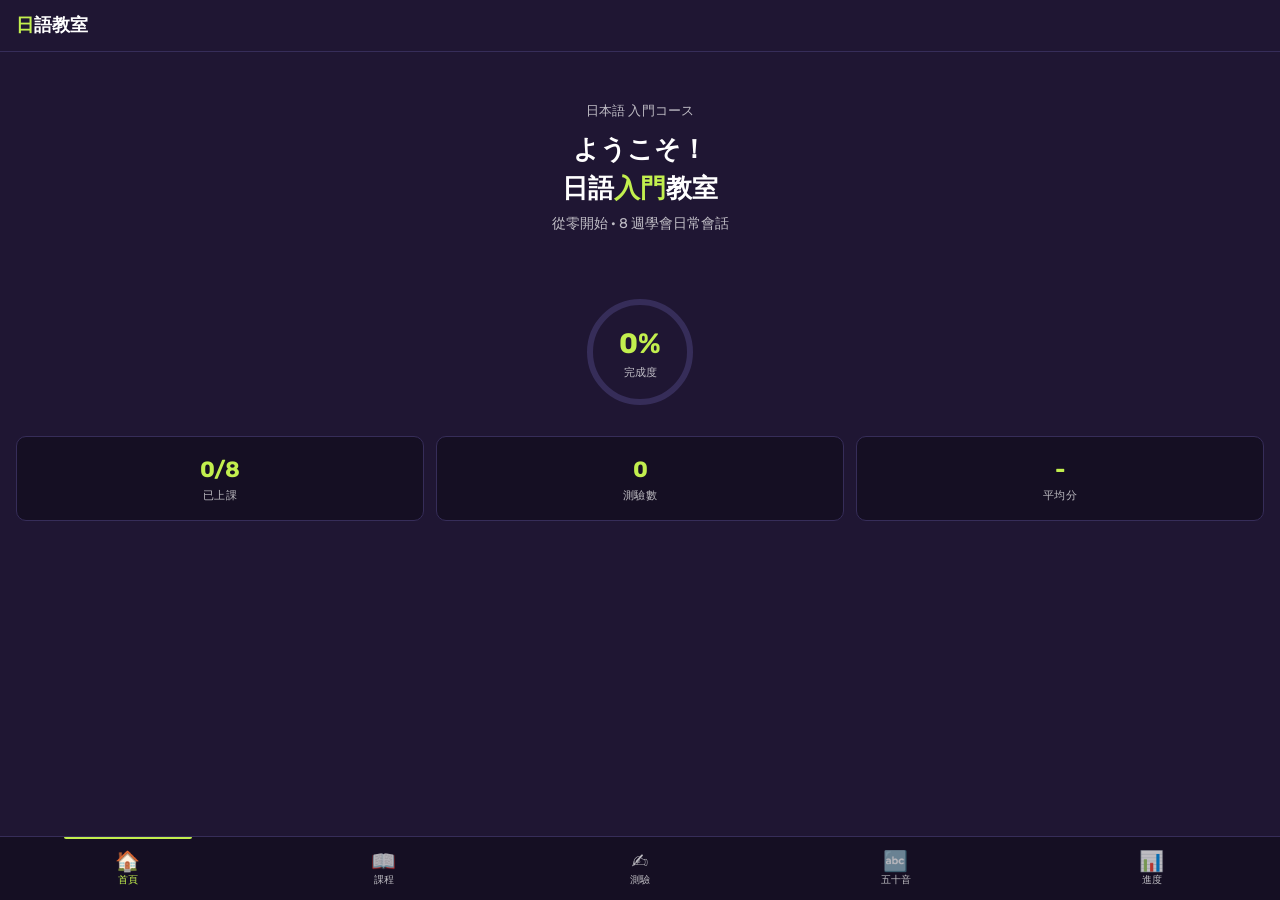
==== commit fe58cfe8: "Fix page scroll and flashcard swipe: remove overscroll-behavior, add touch-action:none on flashcard" ====
--- a/app/index.html
+++ b/app/index.html
@@ -89,7 +89,6 @@
   overflow-y: auto;
   overflow-x: hidden;
   -webkit-overflow-scrolling: touch;
-  overscroll-behavior: contain;
   padding-bottom: var(--spacing-lg);
 }
 .app-main::-webkit-scrollbar { width: 4px; }
@@ -323,6 +322,27 @@
   line-height: 1.7;
   margin-bottom: var(--spacing-sm);
 }
+.grammar-voice {
+  display: flex;
+  flex-wrap: wrap;
+  gap: var(--spacing-sm);
+  margin-top: var(--spacing-sm);
+}
+.voice-btn {
+  background: var(--ink-deep);
+  border: 1px solid var(--hairline-violet);
+  border-radius: var(--rounded-xl);
+  padding: var(--spacing-xs) var(--spacing-md);
+  font-family: var(--font-ui);
+  font-size: 13px;
+  color: var(--on-primary);
+  cursor: pointer;
+  transition: background .15s, border-color .15s;
+  display: inline-flex;
+  align-items: center;
+  gap: var(--spacing-xs);
+}
+.voice-btn:active { background: var(--accent-violet-deep); border-color: var(--accent-lime); }
 .grammar-item .example {
   font-size: 15px;
   padding: var(--spacing-sm) var(--spacing-md);
@@ -469,6 +489,45 @@
 .empty-state .icon { font-size: 40px; margin-bottom: var(--spacing-lg); display: block; }
 .empty-state p { font-size: 14px; line-height: 1.6; }
 
+/* ─── kana chart ─── */
+.kana-chart-scroll { overflow-x: auto; -webkit-overflow-scrolling: touch; margin-bottom: var(--spacing-lg); }
+.kana-chart { width: 100%; min-width: 340px; border-collapse: separate; border-spacing: 3px; }
+.kana-chart th {
+  font-size: 11px;
+  color: var(--on-dark-muted);
+  text-transform: uppercase;
+  letter-spacing: 0.2px;
+  padding: var(--spacing-xs) var(--spacing-sm);
+  text-align: center;
+  font-weight: 500;
+}
+.kana-chart .row-label {
+  font-size: 13px;
+  color: var(--accent-lime);
+  font-weight: 600;
+  text-align: center;
+  padding: var(--spacing-xs) var(--spacing-sm);
+  white-space: nowrap;
+  width: 48px;
+}
+.kana-chart .empty { background: transparent; }
+.kana-cell-lg {
+  background: var(--surface-night);
+  border: 1px solid var(--hairline-violet);
+  border-radius: var(--rounded-md);
+  padding: var(--spacing-sm);
+  text-align: center;
+  cursor: pointer;
+  transition: background .15s, border-color .15s;
+  min-width: 64px;
+}
+.kana-cell-lg:active { background: var(--accent-violet-deep); border-color: var(--accent-lime); }
+.kana-cell-lg .hira { font-size: 20px; font-weight: 600; display: block; line-height: 1.3; }
+.kana-cell-lg .kata { font-size: 15px; color: var(--on-dark-muted); display: block; line-height: 1.2; }
+.kana-cell-lg .rom { font-size: 10px; color: var(--on-dark-faint); display: block; line-height: 1.2; text-transform: lowercase; }
+.kana-chart.compact .kana-cell-lg { min-width: 56px; }
+.kana-chart.compact .kana-cell-lg .hira { font-size: 18px; }
+
 /* ─── flashcard ─── */
 .flashcard-filter-bar {
   display: flex;
@@ -500,6 +559,7 @@
   flex-direction: column;
   align-items: center;
   padding: var(--spacing-lg) 0;
+  touch-action: none;
 }
 .flashcard-counter {
   font-size: 13px;
@@ -723,6 +783,11 @@
     <div id="progressContent"></div>
   </div>
 
+  <!-- kana chart -->
+  <div class="view" id="viewKana">
+    <div id="kanaChartContent"></div>
+  </div>
+
 </main>
 
 <!-- tabs -->
@@ -735,6 +800,9 @@
   </button>
   <button class="tab-btn" data-tab="quiz" onclick="App.switchTab('quiz')">
     <span class="tab-icon">✍️</span> 測驗
+  </button>
+  <button class="tab-btn" data-tab="kana" onclick="App.switchTab('kana')">
+    <span class="tab-icon">🔤</span> 五十音
   </button>
   <button class="tab-btn" data-tab="progress" onclick="App.switchTab('progress')">
     <span class="tab-icon">📊</span> 進度
@@ -765,7 +833,7 @@
       ],
       grammar: [
         { pattern: '日語發音特色', explain: '日語每個假名都是一個「拍」（mora），長度相等。母音有五個：あ・い・う・え・お。', example: 'あ い う え お（a-i-u-e-o）' },
-        { pattern: '聲調（アクセント）', explain: '日語有高低聲調，同一個單字聲調不同意思就不同。例如「はし」可以是「橋」或「箸」。', example: 'はし①（箸·筷子）vs はし②（橋）' },
+        { pattern: '聲調（アクセント）', explain: '日語有高低聲調，同一個單字聲調不同意思就不同。例如「はし」可以是「橋」或「箸」。點擊聆聽差別：', example: 'はし①（箸·筷子）vs はし②（橋）', voice: ['はし（箸）', 'はし（橋）', 'あめ（飴）', 'あめ（雨）'] },
       ],
       quiz: [
         { q: '日語的母音有幾個？', opts: ['3 個', '5 個', '7 個', '10 個'], ans: 1 },
@@ -1035,6 +1103,28 @@
   { h: 'わ', k: 'ワ', r: 'wa' }, { h: 'を', k: 'ヲ', r: 'wo' }, { h: 'ん', k: 'ン', r: 'n' },
 ];
 
+const KANA_CHART = [
+  { label: 'あ行', a: { h: 'あ', k: 'ア', r: 'a' }, i: { h: 'い', k: 'イ', r: 'i' }, u: { h: 'う', k: 'ウ', r: 'u' }, e: { h: 'え', k: 'エ', r: 'e' }, o: { h: 'お', k: 'オ', r: 'o' } },
+  { label: 'か行', a: { h: 'か', k: 'カ', r: 'ka' }, i: { h: 'き', k: 'キ', r: 'ki' }, u: { h: 'く', k: 'ク', r: 'ku' }, e: { h: 'け', k: 'ケ', r: 'ke' }, o: { h: 'こ', k: 'コ', r: 'ko' } },
+  { label: 'さ行', a: { h: 'さ', k: 'サ', r: 'sa' }, i: { h: 'し', k: 'シ', r: 'shi' }, u: { h: 'す', k: 'ス', r: 'su' }, e: { h: 'せ', k: 'セ', r: 'se' }, o: { h: 'そ', k: 'ソ', r: 'so' } },
+  { label: 'た行', a: { h: 'た', k: 'タ', r: 'ta' }, i: { h: 'ち', k: 'チ', r: 'chi' }, u: { h: 'つ', k: 'ツ', r: 'tsu' }, e: { h: 'て', k: 'テ', r: 'te' }, o: { h: 'と', k: 'ト', r: 'to' } },
+  { label: 'な行', a: { h: 'な', k: 'ナ', r: 'na' }, i: { h: 'に', k: 'ニ', r: 'ni' }, u: { h: 'ぬ', k: 'ヌ', r: 'nu' }, e: { h: 'ね', k: 'ネ', r: 'ne' }, o: { h: 'の', k: 'ノ', r: 'no' } },
+  { label: 'は行', a: { h: 'は', k: 'ハ', r: 'ha' }, i: { h: 'ひ', k: 'ヒ', r: 'hi' }, u: { h: 'ふ', k: 'フ', r: 'fu' }, e: { h: 'へ', k: 'ヘ', r: 'he' }, o: { h: 'ほ', k: 'ホ', r: 'ho' } },
+  { label: 'ま行', a: { h: 'ま', k: 'マ', r: 'ma' }, i: { h: 'み', k: 'ミ', r: 'mi' }, u: { h: 'む', k: 'ム', r: 'mu' }, e: { h: 'め', k: 'メ', r: 'me' }, o: { h: 'も', k: 'モ', r: 'mo' } },
+  { label: 'や行', a: { h: 'や', k: 'ヤ', r: 'ya' }, i: null, u: { h: 'ゆ', k: 'ユ', r: 'yu' }, e: null, o: { h: 'よ', k: 'ヨ', r: 'yo' } },
+  { label: 'ら行', a: { h: 'ら', k: 'ラ', r: 'ra' }, i: { h: 'り', k: 'リ', r: 'ri' }, u: { h: 'る', k: 'ル', r: 'ru' }, e: { h: 'れ', k: 'レ', r: 're' }, o: { h: 'ろ', k: 'ロ', r: 'ro' } },
+  { label: 'わ行', a: { h: 'わ', k: 'ワ', r: 'wa' }, i: null, u: null, e: null, o: { h: 'を', k: 'ヲ', r: 'wo' } },
+  { label: 'ん', a: { h: 'ん', k: 'ン', r: 'n' }, i: null, u: null, e: null, o: null },
+];
+
+const DAKUON_CHART = [
+  { label: 'が行', a: { h: 'が', k: 'ガ', r: 'ga' }, i: { h: 'ぎ', k: 'ギ', r: 'gi' }, u: { h: 'ぐ', k: 'グ', r: 'gu' }, e: { h: 'げ', k: 'ゲ', r: 'ge' }, o: { h: 'ご', k: 'ゴ', r: 'go' } },
+  { label: 'ざ行', a: { h: 'ざ', k: 'ザ', r: 'za' }, i: { h: 'じ', k: 'ジ', r: 'ji' }, u: { h: 'ず', k: 'ズ', r: 'zu' }, e: { h: 'ぜ', k: 'ゼ', r: 'ze' }, o: { h: 'ぞ', k: 'ゾ', r: 'zo' } },
+  { label: 'だ行', a: { h: 'だ', k: 'ダ', r: 'da' }, i: { h: 'ぢ', k: 'ヂ', r: 'ji' }, u: { h: 'づ', k: 'ヅ', r: 'zu' }, e: { h: 'で', k: 'デ', r: 'de' }, o: { h: 'ど', k: 'ド', r: 'do' } },
+  { label: 'ば行', a: { h: 'ば', k: 'バ', r: 'ba' }, i: { h: 'び', k: 'ビ', r: 'bi' }, u: { h: 'ぶ', k: 'ブ', r: 'bu' }, e: { h: 'べ', k: 'ベ', r: 'be' }, o: { h: 'ぼ', k: 'ボ', r: 'bo' } },
+  { label: 'ぱ行', a: { h: 'ぱ', k: 'パ', r: 'pa' }, i: { h: 'ぴ', k: 'ピ', r: 'pi' }, u: { h: 'ぷ', k: 'プ', r: 'pu' }, e: { h: 'ぺ', k: 'ペ', r: 'pe' }, o: { h: 'ぽ', k: 'ポ', r: 'po' } },
+];
+
 const App = {
   state: {
     tab: 'home',
@@ -1081,6 +1171,7 @@
     document.getElementById('backBtn').classList.remove('visible');
     if (tab === 'lessons') { this.renderLessons(); }
     if (tab === 'quiz') { this.renderQuiz(); }
+    if (tab === 'kana') { this.renderKanaChart(); }
     if (tab === 'progress') { this.renderProgress(); }
     document.getElementById('appMain').scrollTop = 0;
   },
@@ -1109,6 +1200,75 @@
     backBtn.classList.add('visible');
     this.renderLessonDetail(id);
     document.getElementById('appMain').scrollTop = 0;
+  },
+
+  /* ─── kana chart ─── */
+  renderKanaChart() {
+    const container = document.getElementById('kanaChartContent');
+    const cols = ['a', 'i', 'u', 'e', 'o'];
+    const colLabels = ['あ段', 'い段', 'う段', 'え段', 'お段'];
+
+    const renderTable = (data, title) => {
+      let h = `<div class="section-title" style="margin-top:var(--spacing-xl);">${title}</div>
+        <div class="kana-chart-scroll"><table class="kana-chart">
+        <thead><tr><th></th>${colLabels.map(l => `<th>${l}</th>`).join('')}</tr></thead><tbody>`;
+      data.forEach(row => {
+        h += `<tr><td class="row-label">${row.label}</td>`;
+        cols.forEach(c => {
+          const k = row[c];
+          if (!k) { h += `<td class="empty"></td>`; return; }
+          h += `<td class="kana-cell-lg" onclick="App.speak('${k.h}')">
+            <span class="hira">${k.h}</span>
+            <span class="kata">${k.k}</span>
+            <span class="rom">${k.r}</span>
+          </td>`;
+        });
+        h += `</tr>`;
+      });
+      h += `</tbody></table></div>`;
+      return h;
+    };
+
+    let html = `<h2 style="font-size:18px;font-weight:600;margin-bottom:var(--spacing-sm);">五十音圖</h2>
+      <p style="font-size:13px;color:var(--on-dark-muted);margin-bottom:var(--spacing-lg);line-height:1.7;">點擊任一儲存格聽發音 · 上為平假名 · 下為片假名</p>`;
+
+    html += renderTable(KANA_CHART, '清音');
+    html += renderTable(DAKUON_CHART, '濁音 · 半濁音');
+
+    html += `<div class="section-title" style="margin-top:var(--spacing-xl);">拗音</div>
+      <div class="kana-chart-scroll"><table class="kana-chart compact">
+      <thead><tr><th></th><th>や</th><th>ゆ</th><th>よ</th></tr></thead><tbody>`;
+    const yoon = [
+      { label: 'き行', a: { h: 'きゃ', k: 'キャ', r: 'kya' }, i: { h: 'きゅ', k: 'キュ', r: 'kyu' }, u: { h: 'きょ', k: 'キョ', r: 'kyo' } },
+      { label: 'し行', a: { h: 'しゃ', k: 'シャ', r: 'sha' }, i: { h: 'しゅ', k: 'シュ', r: 'shu' }, u: { h: 'しょ', k: 'ショ', r: 'sho' } },
+      { label: 'ち行', a: { h: 'ちゃ', k: 'チャ', r: 'cha' }, i: { h: 'ちゅ', k: 'チュ', r: 'chu' }, u: { h: 'ちょ', k: 'チョ', r: 'cho' } },
+      { label: 'に行', a: { h: 'にゃ', k: 'ニャ', r: 'nya' }, i: { h: 'にゅ', k: 'ニュ', r: 'nyu' }, u: { h: 'にょ', k: 'ニョ', r: 'nyo' } },
+      { label: 'ひ行', a: { h: 'ひゃ', k: 'ヒャ', r: 'hya' }, i: { h: 'ひゅ', k: 'ヒュ', r: 'hyu' }, u: { h: 'ひょ', k: 'ヒョ', r: 'hyo' } },
+      { label: 'み行', a: { h: 'みゃ', k: 'ミャ', r: 'mya' }, i: { h: 'みゅ', k: 'ミュ', r: 'myu' }, u: { h: 'みょ', k: 'ミョ', r: 'myo' } },
+      { label: 'り行', a: { h: 'りゃ', k: 'リャ', r: 'rya' }, i: { h: 'りゅ', k: 'リュ', r: 'ryu' }, u: { h: 'りょ', k: 'リョ', r: 'ryo' } },
+      { label: 'ぎ行', a: { h: 'ぎゃ', k: 'ギャ', r: 'gya' }, i: { h: 'ぎゅ', k: 'ギュ', r: 'gyu' }, u: { h: 'ぎょ', k: 'ギョ', r: 'gyo' } },
+      { label: 'じ行', a: { h: 'じゃ', k: 'ジャ', r: 'ja' }, i: { h: 'じゅ', k: 'ジュ', r: 'ju' }, u: { h: 'じょ', k: 'ジョ', r: 'jo' } },
+      { label: 'び行', a: { h: 'びゃ', k: 'ビャ', r: 'bya' }, i: { h: 'びゅ', k: 'ビュ', r: 'byu' }, u: { h: 'びょ', k: 'ビョ', r: 'byo' } },
+      { label: 'ぴ行', a: { h: 'ぴゃ', k: 'ピャ', r: 'pya' }, i: { h: 'ぴゅ', k: 'ピュ', r: 'pyu' }, u: { h: 'ぴょ', k: 'ピョ', r: 'pyo' } },
+    ];
+    const yCols = ['a', 'i', 'u'];
+    const yColLabels = ['や段', 'ゆ段', 'よ段'];
+    yoon.forEach(r => {
+      html += `<tr><td class="row-label">${r.label}</td>`;
+      yCols.forEach(c => {
+        const k = r[c];
+        if (!k) { html += `<td class="empty"></td>`; return; }
+        html += `<td class="kana-cell-lg" onclick="App.speak('${k.h}')">
+          <span class="hira">${k.h}</span>
+          <span class="kata">${k.k}</span>
+          <span class="rom">${k.r}</span>
+        </td>`;
+      });
+      html += `</tr>`;
+    });
+    html += `</tbody></table></div>`;
+
+    container.innerHTML = html;
   },
 
   /* ─── flashcard ─── */
@@ -1370,11 +1530,19 @@
 
     if (w.grammar && w.grammar.length) {
       html += `<div class="section-title">📚 文法</div>`;
-      w.grammar.forEach(g => {
+      w.grammar.forEach((g, gi) => {
+        let voiceBtns = '';
+        if (g.voice) {
+          const items = Array.isArray(g.voice) ? g.voice : [g.voice];
+          voiceBtns = `<div class="grammar-voice">` +
+            items.map((v, vi) => `<button class="voice-btn" data-w="${w.id}" data-g="${gi}" data-vi="${vi}">🔊 ${v}</button>`).join('') +
+            `</div>`;
+        }
         html += `<div class="grammar-item">
           <div class="pattern">${g.pattern}</div>
           <div class="explain">${g.explain}</div>
           <div class="example">${g.example}</div>
+          ${voiceBtns}
         </div>`;
       });
     }
@@ -1401,6 +1569,19 @@
     }
 
     detail.innerHTML = html;
+
+    detail.querySelectorAll('.voice-btn').forEach(btn => {
+      btn.addEventListener('click', e => {
+        e.stopPropagation();
+        const w = COURSE.weeks.find(x => x.id === Number(btn.dataset.w));
+        if (!w) return;
+        const g = w.grammar[Number(btn.dataset.g)];
+        if (!g) return;
+        const items = Array.isArray(g.voice) ? g.voice : [g.voice];
+        const text = items[Number(btn.dataset.vi)].replace(/[（）].*$/g, '').trim();
+        this.speak(text);
+      });
+    });
   },
 
   markDone(id) {
